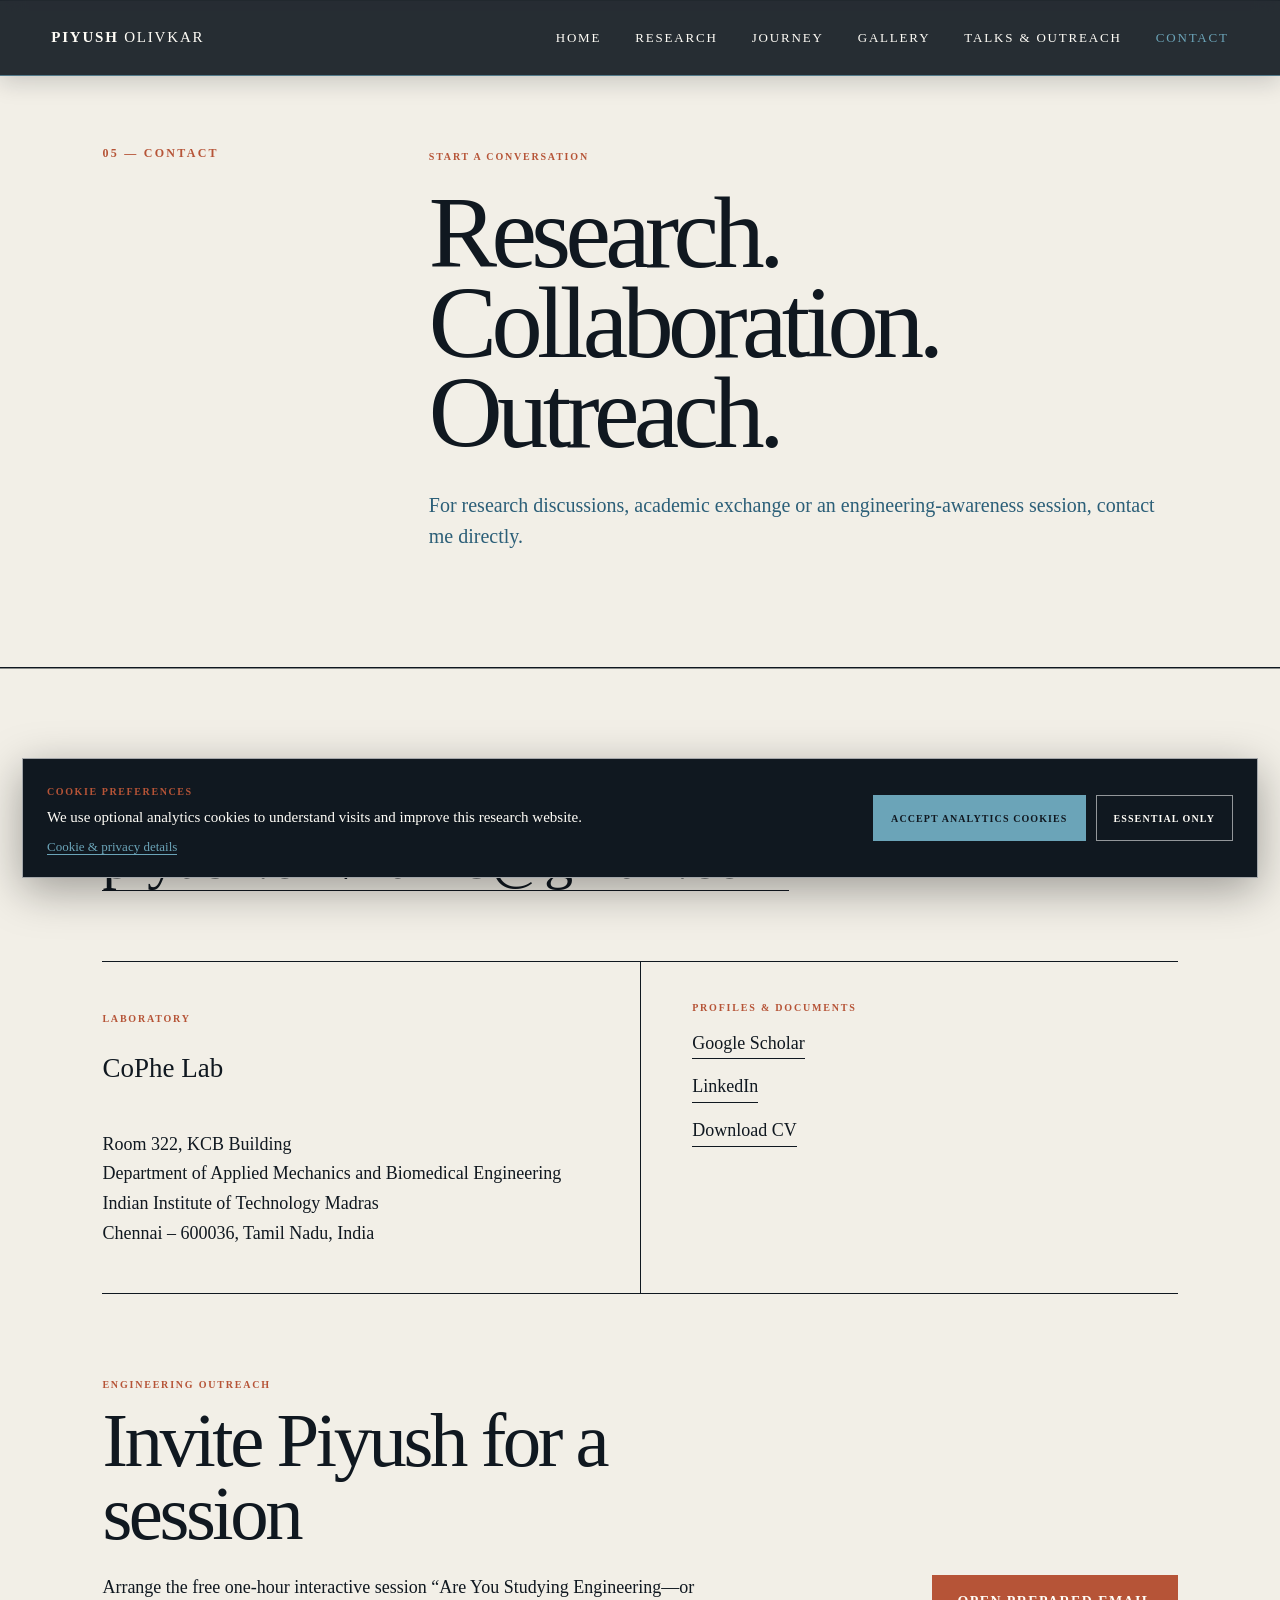
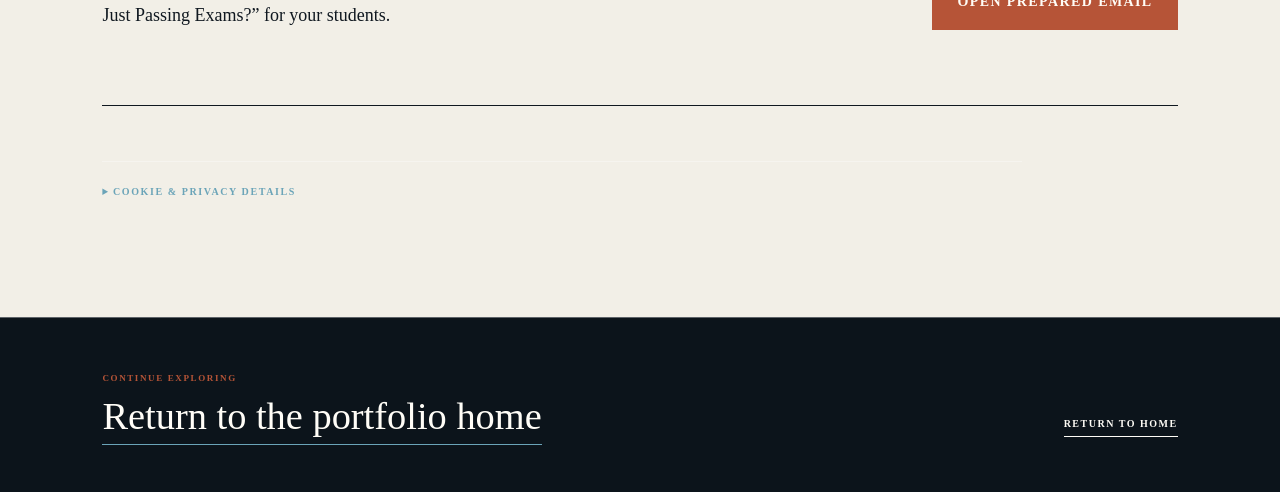
==== contact.html @ ce4c6b63 "Restructure portfolio into focused pages" ====
<!doctype html>
<html lang="en">
<head>
  <meta charset="utf-8">
  <meta name="viewport" content="width=device-width,initial-scale=1">
  <meta name="description" content="Contact Piyush Olivkar for research discussion, academic collaboration or engineering-awareness outreach sessions.">
  <meta name="robots" content="index,follow,max-image-preview:large">
  <meta name="author" content="Piyush Ramkrishna Olivkar">
  <link rel="canonical" href="https://piyusholivkar28-lgtm.github.io/contact.html">
  <meta property="og:type" content="website">
  <meta property="og:title" content="Contact | Piyush Olivkar">
  <meta property="og:description" content="Contact Piyush Olivkar for research discussion, academic collaboration or engineering-awareness outreach sessions.">
  <meta property="og:url" content="https://piyusholivkar28-lgtm.github.io/contact.html">
  <meta property="og:image" content="https://piyusholivkar28-lgtm.github.io/assets/piyush-olivkar.jpg">
  <meta name="twitter:card" content="summary_large_image">
  <title>Contact | Piyush Olivkar</title>
  <link rel="stylesheet" href="/style.css?v=20261107-pages">
  <link rel="stylesheet" href="/multipage.css?v=20261107-pages">
</head>
<body class="multiPage page-contact" data-page="contact">
  <header class="topbar"><a class="wordmark" href="/"><strong>PIYUSH</strong> OLIVKAR</a><button class="menuButton" aria-expanded="false">MENU <span>+</span></button><nav class="nav"><a href="/">Home</a><a href="/research.html">Research</a><a href="/journey.html">Journey</a><a href="/gallery.html">Gallery</a><a href="/outreach.html">Talks & Outreach</a><a href="/contact.html" aria-current="page">Contact</a></nav></header>
  <main>
    <section class="pageIntro light"><p class="sectionCode">05 — CONTACT</p><div><span>START A CONVERSATION</span><h1>Research.<br>Collaboration.<br>Outreach.</h1><p>For research discussions, academic exchange or an engineering-awareness session, contact me directly.</p></div></section>
<section class="contactPage" id="contact">
  <div class="contactLead"><p>EMAIL</p><a href="mailto:piyush.olivkar28@gmail.com">piyush.olivkar28@gmail.com</a></div>
  <div class="contactColumns">
    <address><span>LABORATORY</span><strong><a href="https://www.dannyraj.com/" target="_blank" rel="noopener noreferrer">CoPhe Lab</a></strong><br>Room 322, KCB Building<br>Department of Applied Mechanics and Biomedical Engineering<br>Indian Institute of Technology Madras<br>Chennai – 600036, Tamil Nadu, India</address>
    <div class="contactActions"><span>PROFILES &amp; DOCUMENTS</span><a href="https://scholar.google.com/citations?user=MVU_aZQAAAAJ&amp;hl=en" target="_blank" rel="noopener noreferrer">Google Scholar</a><a href="https://www.linkedin.com/in/piyush-olivkar-ba3a87138" target="_blank" rel="noopener noreferrer">LinkedIn</a><a href="/assets/Piyush_Olivkar_CV.pdf" target="_blank" rel="noopener">Download CV</a></div>
  </div>
  <div class="contactInvite"><div><p>ENGINEERING OUTREACH</p><h2>Invite Piyush for a session</h2><span>Arrange the free one-hour interactive session “Are You Studying Engineering—or Just Passing Exams?” for your students.</span></div><a class="initiativeInvite" href="mailto:piyush.olivkar28@gmail.com?subject=Interested%20in%20an%20Engineering%20Awareness%20Session&amp;body=Dear%20Mr.%20Olivkar%2C%0D%0A%0D%0AWe%20are%20interested%20in%20arranging%20the%20interactive%20session%20%22Are%20You%20Studying%20Engineering%E2%80%94or%20Just%20Passing%20Exams%3F%22%20for%20students%20at%20our%20institution.%20We%20would%20like%20to%20discuss%20the%20audience%2C%20preferred%20format%20and%20a%20suitable%20date.%0D%0A%0D%0AInstitution%3A%0D%0AContact%20person%3A%0D%0APhone%20number%3A%0D%0APreferred%20mode%20%28online%2Foffline%29%3A%0D%0APreferred%20date%3A%0D%0A%0D%0ARegards%2C">Open prepared email</a></div>
  <details class="privacyNotice contactPrivacy" id="privacy"><summary>Cookie &amp; privacy details</summary><p>This website uses essential browser storage for your cookie preference. If you accept, Google Analytics cookies measure visits, approximate location, device type, referral source and interactions such as CV downloads, session invitations and video-opening attempts. Analytics is optional and is not used to identify visitors by name.</p><button class="privacyReset" type="button">Change cookie preference</button></details>
</section>
  </main>
  <footer class="pageEnd"><div><p>CONTINUE EXPLORING</p><a href="/">Return to the portfolio home</a></div><a class="pageEndHome" href="/">Return to home</a></footer>
  <aside class="analyticsConsent" role="dialog" aria-label="Cookie preferences" hidden><div><strong>COOKIE PREFERENCES</strong><p>We use optional analytics cookies to understand visits and improve this research website.</p><a href="/contact.html#privacy">Cookie &amp; privacy details</a></div><div class="analyticsConsentActions"><button type="button" data-consent="granted">Accept analytics cookies</button><button type="button" data-consent="denied">Essential only</button></div></aside>
  <script src="/script.js?v=20261107-pages"></script>
</body>
</html>
---- style.css ----
:root{--ink:#101820;--paper:#f2efe7;--white:#fffdf7;--blue:#2c5f78;--cyan:#6ba4b8;--rust:#b65437;--line:rgba(16,24,32,.18)}*{box-sizing:border-box}html{scroll-behavior:smooth}body{margin:0;background:var(--paper);color:var(--ink);font-family:"Times New Roman",Times,serif}a{color:inherit;text-decoration:none}button{font:inherit}.topbar{height:76px;display:flex;align-items:center;justify-content:space-between;padding:0 4vw;border-bottom:1px solid rgba(107,164,184,.65);position:fixed;top:0;left:0;z-index:20;width:100%;color:var(--white);background:rgba(16,24,32,.9);backdrop-filter:blur(12px);box-shadow:0 6px 22px rgba(16,24,32,.18)}.wordmark{font-size:15px;letter-spacing:.12em}.menuButton{display:none}.nav{display:flex;gap:34px;font-size:13px;text-transform:uppercase;letter-spacing:.14em}.nav a{transition:opacity .2s}.nav a:hover{opacity:.55}
.hero{height:100svh;min-height:720px;position:relative;overflow:hidden;background:var(--ink);color:var(--white)}.heroPortrait{position:absolute;inset:0 0 0 42%;overflow:hidden}.heroPortrait img{width:100%;height:112%;object-fit:cover;object-position:center 22%;filter:grayscale(100%) contrast(1.08)}.portraitWash{position:absolute;inset:0;background:linear-gradient(90deg,var(--ink) 0%,rgba(16,24,32,.68) 14%,transparent 48%),linear-gradient(0deg,rgba(16,24,32,.65),transparent 35%)}.orbit{position:absolute;border:1px solid rgba(255,253,247,.34);border-radius:50%;animation:orbit 18s linear infinite}.orbitOne{width:420px;height:420px;right:-90px;top:14%}.orbitTwo{width:610px;height:180px;right:-70px;top:48%;transform:rotate(-18deg);animation-direction:reverse;animation-duration:24s}@keyframes orbit{to{transform:rotate(360deg)}}
.heroText{position:absolute;left:4vw;top:51%;transform:translateY(-50%);z-index:3;width:min(780px,64vw)}.kicker,.sectionCode{font-size:12px;letter-spacing:.19em;text-transform:uppercase;font-family:Arial,sans-serif;font-weight:700}.hero h1{font-size:clamp(70px,10.3vw,164px);line-height:.73;letter-spacing:-.065em;margin:28px 0 36px;font-weight:400}.hero h1 span{font-size:.54em;letter-spacing:.02em;color:var(--cyan)}.lead{font-size:clamp(18px,1.55vw,25px);line-height:1.5;max-width:610px}.heroActions{display:flex;gap:26px;margin-top:38px}.heroActions a{padding:12px 0;border-bottom:1px solid currentColor;font:700 12px Arial,sans-serif;letter-spacing:.15em;text-transform:uppercase}.heroIndex{position:absolute;right:4vw;top:100px;font:12px Arial,sans-serif;letter-spacing:.18em;z-index:3}.equationRail{position:absolute;right:3vw;bottom:8%;display:flex;flex-direction:column;gap:8px;font-size:15px;z-index:3;text-align:right;opacity:.8}.equationRail span{animation:pulse 4s ease-in-out infinite}.equationRail span:nth-child(2){animation-delay:1s}.equationRail span:nth-child(3){animation-delay:2s}@keyframes pulse{50%{opacity:.34;transform:translateX(-7px)}}.scrollCue{position:absolute;left:4vw;bottom:3%;font:10px Arial,sans-serif;letter-spacing:.22em;writing-mode:vertical-rl}
.manifesto{padding:150px 8vw 140px}.sectionCode{color:var(--rust);margin:0 0 54px}.manifesto h2{font-size:clamp(42px,6vw,92px);font-weight:400;line-height:1.03;letter-spacing:-.045em;max-width:1260px;margin:0}.manifesto h2 em{color:var(--blue);font-weight:400}.manifestoGrid{margin:88px 0 0 40%;display:grid;grid-template-columns:1fr 1fr;gap:7vw;border-top:1px solid var(--line);padding-top:28px}.manifestoGrid p{font-size:19px;line-height:1.62;margin:0}
.visualBand{background:var(--blue);color:var(--white);padding:120px 8vw;display:grid;grid-template-columns:.72fr 1.28fr;gap:8vw;overflow:hidden}.sectionCode.light{color:var(--white);opacity:.65}.visualCopy{position:sticky;top:80px;height:max-content}.visualCopy h2{font-size:clamp(66px,7.4vw,118px);font-weight:400;line-height:.82;letter-spacing:-.055em;margin:35px 0}.visualCopy>p:last-child{max-width:390px;font-size:19px;line-height:1.6}.visualStack{position:relative;padding:50px 0}.visualFrame{margin:0 0 100px;position:relative;border:1px solid rgba(255,255,255,.62);background:var(--ink);overflow:hidden}.visualFrame.simulation{margin-left:12%;transform:rotate(1deg)}.visualFrame.microscopy{margin-right:12%;transform:rotate(-1deg)}.figureMedia{position:relative;aspect-ratio:3/2;overflow:hidden;background:#0d1822}.visualFrame img{display:block;width:100%;height:100%;object-fit:contain;filter:brightness(1.22) contrast(1.12);animation:figureDrift 9s ease-in-out infinite alternate}.visualFrame.simulation img{filter:brightness(1.38) contrast(1.18);animation-direction:alternate-reverse}.visualFrame:hover img{animation-play-state:paused;transform:scale(1.025);filter:brightness(1.45) contrast(1.18)}.scanLine{position:absolute;left:0;right:0;height:2px;top:8%;background:rgba(107,164,184,.9);box-shadow:0 0 14px rgba(107,164,184,.8);animation:scan 4.8s ease-in-out infinite}.flowPulse{position:absolute;inset:0;background:linear-gradient(105deg,transparent 35%,rgba(107,164,184,.18) 48%,rgba(255,253,247,.24) 50%,rgba(107,164,184,.18) 52%,transparent 65%);transform:translateX(-80%);animation:flowSweep 5.5s linear infinite}.visualFrame figcaption{display:flex;justify-content:space-between;padding:14px 18px;font:11px Arial,sans-serif;letter-spacing:.11em;text-transform:uppercase}.visualFrame figcaption span{color:var(--cyan)}.equationOverlay{position:absolute;left:-7%;top:47%;z-index:4;padding:22px 28px;background:var(--paper);color:var(--ink);font-size:clamp(20px,2.5vw,35px);box-shadow:18px 18px 0 var(--rust);animation:float 5s ease-in-out infinite}@keyframes figureDrift{from{transform:scale(1.005) translateX(-.5%)}to{transform:scale(1.035) translateX(.5%)}}@keyframes scan{0%,100%{top:8%;opacity:.35}50%{top:91%;opacity:1}}@keyframes flowSweep{to{transform:translateX(80%)}}@keyframes float{50%{transform:translateY(-16px)}}
.work{padding:145px 8vw}.workHeading{display:grid;grid-template-columns:.7fr 1.3fr;align-items:start;margin-bottom:80px}.workHeading h2{font-size:clamp(52px,6.5vw,98px);font-weight:400;line-height:.98;letter-spacing:-.045em;margin:0}.project{display:grid;grid-template-columns:100px 1.35fr .65fr;gap:35px;border-top:1px solid var(--ink);padding:38px 0;transition:padding .3s,background .3s}.project:last-child{border-bottom:1px solid var(--ink)}.project:hover{padding-left:22px;padding-right:22px;background:var(--white)}.projectNumber{font-size:15px;color:var(--rust)}.projectBody p{font:700 10px Arial,sans-serif;letter-spacing:.17em;color:var(--blue);margin:0 0 13px}.projectBody h3{font-size:clamp(28px,3vw,48px);font-weight:400;margin:0 0 15px;line-height:1.05}.projectBody span{display:block;max-width:710px;font-size:17px;line-height:1.55}.projectEquation{font-size:17px;align-self:center;text-align:right;color:var(--blue)}
.gallery{padding:145px 8vw;background:var(--white)}.galleryHeading{display:grid;grid-template-columns:.55fr 1fr;column-gap:6vw}.galleryHeading h2{font-size:clamp(48px,6vw,88px);font-weight:400;line-height:1;letter-spacing:-.045em;margin:0}.galleryHeading>p:last-child{grid-column:2;font-size:18px;line-height:1.55;max-width:680px;margin:30px 0 70px}.milestoneFeature{display:grid;grid-template-columns:minmax(280px,.82fr) 1.18fr;gap:7vw;padding:42px 0 90px;border-top:1px solid var(--ink)}.milestoneFeature figure{margin:0}.milestoneFeature img{display:block;width:100%;height:min(690px,70vw);object-fit:cover;object-position:center 32%;filter:saturate(.86) contrast(1.04)}.milestoneFeature figcaption{font-size:13px;line-height:1.45;margin-top:12px;color:rgba(16,24,32,.72)}.milestoneCopy{align-self:center;max-width:690px}.milestoneType{font:700 11px Arial,sans-serif;letter-spacing:.16em;color:var(--rust);margin:0 0 26px}.milestoneCopy h3{font-size:clamp(52px,7vw,104px);font-weight:400;line-height:.88;letter-spacing:-.05em;margin:0 0 18px;color:var(--blue)}.milestoneCopy .courseTitle{font-size:clamp(24px,2.6vw,40px);line-height:1.08;margin:0 0 35px}.milestoneCopy>p:not(.milestoneType):not(.courseTitle){font-size:18px;line-height:1.6;max-width:620px}.milestoneCopy a{display:inline-block;margin-top:20px;padding:12px 0;border-bottom:1px solid var(--ink);font:700 11px Arial,sans-serif;letter-spacing:.15em;text-transform:uppercase}.socialMilestone{display:grid;grid-template-columns:.72fr 1.28fr;gap:7vw;padding:70px 0;border-top:1px solid var(--ink)}.socialMilestone h3{font-size:clamp(38px,4.8vw,72px);font-weight:400;line-height:.96;letter-spacing:-.04em;margin:0;max-width:580px}.socialMilestone blockquote{font-size:clamp(25px,3vw,42px);line-height:1.18;margin:0 0 30px;color:var(--blue)}.socialMilestone p:not(.milestoneType){font-size:18px;line-height:1.6;max-width:680px}.socialMilestone a{display:inline-block;margin-top:18px;padding:12px 0;border-bottom:1px solid var(--ink);font:700 11px Arial,sans-serif;letter-spacing:.15em;text-transform:uppercase}.galleryGrid{display:grid;grid-template-columns:repeat(3,1fr);border-top:1px solid var(--ink);border-bottom:1px solid var(--ink)}.galleryGrid article{min-height:270px;padding:28px;border-right:1px solid var(--ink);transition:background .3s,color .3s}.galleryGrid article:last-child{border-right:0}.galleryGrid article:hover{background:var(--blue);color:var(--white)}.galleryGrid span{font:11px Arial,sans-serif;color:var(--rust)}.galleryGrid h3{font-size:34px;font-weight:400;margin:68px 0 15px}.galleryGrid p{font-size:17px;line-height:1.5;max-width:290px}.spaceStatement{min-height:76vh;padding:120px 8vw;background:var(--ink);color:var(--white);position:relative;overflow:hidden}.spaceStatement h2{font-size:clamp(58px,8vw,126px);font-weight:400;line-height:.9;letter-spacing:-.055em;max-width:1100px;margin:70px 0 40px;position:relative;z-index:2}.spaceStatement>p:last-child{font-size:21px;line-height:1.5;max-width:610px;position:relative;z-index:2}.planet{position:absolute;width:720px;height:720px;border:1px solid rgba(107,164,184,.4);border-radius:50%;right:-200px;top:-70px;animation:spin 26s linear infinite}.planet:before,.planet:after{content:"";position:absolute;border:1px solid rgba(107,164,184,.2);border-radius:50%;inset:70px}.planet:after{inset:160px}.planet div{position:absolute;width:18px;height:18px;background:var(--rust);border-radius:50%;top:75px;left:120px}@keyframes spin{to{transform:rotate(360deg)}}
footer{padding:120px 8vw 55px;background:var(--rust);color:var(--white)}.footerLabel{font:700 11px Arial,sans-serif;letter-spacing:.2em}.email{display:block;font-size:clamp(32px,6vw,90px);letter-spacing:-.045em;margin:34px 0 100px;border-bottom:2px solid currentColor;width:max-content;max-width:100%}.footerMeta{display:flex;justify-content:space-between;border-top:1px solid rgba(255,255,255,.45);padding-top:25px;font-size:14px;line-height:1.6}.footerMeta div{display:flex;gap:25px;text-transform:uppercase;font:11px Arial,sans-serif;letter-spacing:.12em}
@media(max-width:1150px) and (min-width:801px){.nav{gap:19px;font-size:11px}.topbar{padding-left:3vw;padding-right:3vw}}
@media(max-width:800px){.topbar{height:66px}.menuButton{display:block;background:none;color:inherit;border:0;font:11px Arial,sans-serif;letter-spacing:.16em}.nav{display:none;position:absolute;top:66px;left:0;right:0;background:var(--ink);padding:30px 5vw;flex-direction:column}.nav.open{display:flex}.hero{min-height:760px}.heroPortrait{inset:0 0 38% 22%}.heroText{top:auto;bottom:8%;transform:none;width:91vw}.hero h1{font-size:18vw;margin:18px 0 22px}.lead{font-size:17px;max-width:92%}.heroIndex,.equationRail{display:none}.manifesto,.work{padding:95px 6vw}.manifestoGrid{margin:55px 0 0;grid-template-columns:1fr}.visualBand{grid-template-columns:1fr;padding:90px 6vw}.visualCopy{position:relative;top:0}.visualFrame.simulation,.visualFrame.microscopy{margin-left:0;margin-right:0;transform:none}.figureMedia{aspect-ratio:3/2}.equationOverlay{left:0}.workHeading{grid-template-columns:1fr;gap:25px}.project{grid-template-columns:45px 1fr}.projectEquation{display:none}.spaceStatement{padding:90px 6vw;min-height:650px}.planet{width:500px;height:500px;right:-270px}.email{font-size:8vw}.footerMeta{flex-direction:column;gap:30px}.footerMeta div{flex-wrap:wrap}}
@media(prefers-reduced-motion:reduce){*{animation:none!important;scroll-behavior:auto!important}.heroPortrait{transform:none!important}}

@media(max-width:800px){.gallery{padding:90px 6vw}.galleryHeading{grid-template-columns:1fr}.galleryHeading>p:last-child{grid-column:1}.milestoneFeature{grid-template-columns:1fr;gap:42px;padding:28px 0 72px}.milestoneFeature img{height:auto;max-height:none}.socialMilestone{grid-template-columns:1fr;gap:35px;padding:55px 0}.galleryGrid{grid-template-columns:1fr}.galleryGrid article{min-height:210px;border-right:0;border-bottom:1px solid var(--ink)}.galleryGrid article:last-child{border-bottom:0}.galleryGrid h3{margin-top:42px}}

/* Bright scientific visuals */
.brightFrame{background:var(--paper);border-color:rgba(16,24,32,.45)}
.svgMedia{background:var(--paper)}
.svgMedia svg{display:block;width:100%;height:100%}
.brightFrame figcaption{background:var(--ink);color:var(--white)}
.traceLine,.streamlines path,.miniFlow path,.bloodPaths path,.hormoneWave,.instabilityArc{animation:dashFlow 7s linear infinite}
.traceLine.delayed{animation-delay:-2.5s}
.trackedCell{animation:gentleTranslate 5s ease-in-out infinite alternate;transform-origin:center}
.secondCell{animation-direction:alternate-reverse}
.modelSwimmer,.beatTail{animation:tailPulse 3.8s ease-in-out infinite;transform-origin:center}
.vortices ellipse,.toroidVortices ellipse{animation:vortexPulse 3.2s ease-in-out infinite;transform-box:fill-box;transform-origin:center}
.vortices ellipse:nth-child(2),.toroidVortices ellipse:nth-child(even){animation-delay:-1.6s}
.samplePoints circle,.glucoseNodes circle{animation:nodePulse 2.4s ease-in-out infinite;transform-box:fill-box;transform-origin:center}
.samplePoints circle:nth-child(even),.glucoseNodes circle:nth-child(even){animation-delay:-1.2s}
.clockHand{animation:clockRotate 12s linear infinite;transform-box:fill-box;transform-origin:center}
@keyframes dashFlow{to{stroke-dashoffset:-110}}
@keyframes gentleTranslate{to{transform:translateX(12px)}}
@keyframes tailPulse{50%{transform:scaleY(.88)}}
@keyframes vortexPulse{50%{transform:scale(.82);opacity:.48}}
@keyframes nodePulse{50%{transform:scale(1.35);opacity:.55}}
@keyframes clockRotate{to{transform:rotate(360deg)}}

/* Illustrated research projects */
.project.visualProject{grid-template-columns:70px minmax(0,1fr) minmax(300px,.72fr);align-items:center;padding:46px 0}
.project.visualProject:hover{padding-left:16px;padding-right:16px}
.visualProject .projectEquation{display:block;text-align:left;margin-top:20px;font-size:15px}
.projectVisual{margin:0;border-left:1px solid var(--line);padding-left:32px}
.projectVisual svg{display:block;width:100%;height:auto;max-height:260px}
.visualProject:nth-child(even) .projectVisual svg rect{fill:#fffdf7}

/* LinkedIn photographic essay */
.socialMilestone{grid-template-columns:.72fr 1.28fr}
.socialIntro{font-size:18px;line-height:1.5;color:var(--blue)}
.linkedInPhotos{grid-column:1/-1;display:grid;grid-template-columns:1.15fr .72fr 1.15fr;grid-template-rows:280px 310px;gap:14px;margin-top:20px}
.linkedInPhotos figure{margin:0;position:relative;overflow:hidden;background:var(--ink)}
.linkedInPhotos figure:nth-child(2){grid-row:span 2}
.linkedInPhotos figure:nth-child(5){grid-column:2/4}
.linkedInPhotos img{display:block;width:100%;height:100%;object-fit:cover;transition:transform .8s ease,filter .5s;filter:saturate(.88) contrast(1.04)}
.linkedInPhotos figure:hover img{transform:scale(1.035);filter:saturate(1) contrast(1.05)}
.linkedInPhotos figcaption{position:absolute;left:0;right:0;bottom:0;padding:28px 14px 12px;color:var(--white);background:linear-gradient(transparent,rgba(16,24,32,.86));font-size:13px}

/* Research process integrated with the work */
.researchApproach{display:grid;grid-template-columns:repeat(4,1fr);border-top:1px solid var(--ink);border-bottom:1px solid var(--ink);margin-bottom:72px}
.researchApproach>div{padding:26px 26px 32px 0;border-right:1px solid var(--line);min-height:210px}
.researchApproach>div+div{padding-left:26px}
.researchApproach>div:last-child{border-right:0}
.researchApproach span,.outreachRoute span{display:block;font:11px Arial,sans-serif;letter-spacing:.15em;color:var(--rust);margin-bottom:42px}
.researchApproach strong,.outreachRoute strong{display:block;font-size:27px;font-weight:400;margin-bottom:12px}
.researchApproach p,.outreachRoute p{font-size:16px;line-height:1.5;margin:0}
.galleryGrid.twoColumn{grid-template-columns:repeat(2,1fr)}

/* Talks and national research outreach */
.talks{padding:140px 8vw;background:var(--blue);color:var(--white)}
.talksHeading{display:grid;grid-template-columns:.58fr 1.42fr;column-gap:6vw}
.talksHeading h2{font-size:clamp(56px,7vw,106px);font-weight:400;line-height:.9;letter-spacing:-.05em;margin:0}
.talksHeading>p:last-child{grid-column:2;max-width:760px;font-size:20px;line-height:1.55;margin:38px 0 80px}
.outreachRoute{display:grid;grid-template-columns:repeat(5,1fr);border-top:1px solid rgba(255,253,247,.7);border-bottom:1px solid rgba(255,253,247,.7)}
.outreachRoute>div{position:relative;min-height:290px;padding:28px 24px 32px 0;border-right:1px solid rgba(255,253,247,.3)}
.outreachRoute>div+div{padding-left:24px}
.outreachRoute>div:last-child{border-right:0}
.outreachRoute>div:not(:last-child):after{content:"";position:absolute;right:-5px;top:80px;width:9px;height:9px;background:var(--rust)}
.outreachRoute span{color:var(--white);opacity:.72}
.outreachRoute strong{font-size:25px}
.outreachRoute p{color:rgba(255,253,247,.82)}
.talkArchive{display:grid;grid-template-columns:.8fr 1.2fr;gap:7vw;padding-top:90px;margin-top:80px;border-top:1px solid rgba(255,253,247,.42)}
.talkArchive h3{font-size:clamp(40px,5vw,72px);font-weight:400;line-height:.95;margin:0}
.archiveFields{display:grid;grid-template-columns:1fr 1fr;border-top:1px solid var(--white)}
.archiveFields span{padding:20px 0;border-bottom:1px solid rgba(255,253,247,.42);font-size:18px}
.archiveFields span:nth-child(even){padding-left:22px;border-left:1px solid rgba(255,253,247,.42)}
.archiveFields span:last-child{grid-column:1/-1;padding-left:0;border-left:0}
.archiveNote{grid-column:2;margin:0;font-size:15px;line-height:1.5;color:rgba(255,253,247,.7)}
.contactEmails{margin:34px 0 92px}
.contactEmails .email{margin:0 0 22px}
.contactEmails>a:last-child{display:inline-block;font-size:clamp(22px,2.4vw,34px);border-bottom:1px solid currentColor;padding-bottom:5px}
.footerMeta address{font-style:normal;font-size:15px;line-height:1.65}

@media(max-width:900px){
  .researchApproach{grid-template-columns:1fr 1fr}
  .researchApproach>div:nth-child(2){border-right:0}
  .researchApproach>div:nth-child(-n+2){border-bottom:1px solid var(--line)}
  .talksHeading{grid-template-columns:1fr}
  .talksHeading>p:last-child{grid-column:1}
  .outreachRoute{grid-template-columns:1fr 1fr}
  .outreachRoute>div{min-height:230px;border-bottom:1px solid rgba(255,253,247,.3)}
  .outreachRoute>div:nth-child(even){border-right:0}
  .outreachRoute>div:last-child{grid-column:1/-1;border-bottom:0}
  .outreachRoute>div:after{display:none}
  .talkArchive{grid-template-columns:1fr}
  .archiveNote{grid-column:1}
  .project.visualProject{grid-template-columns:42px 1fr}
  .projectVisual{grid-column:2;border-left:0;padding:22px 0 0}
  .visualProject .projectEquation{display:block}
  .linkedInPhotos{grid-template-columns:1fr 1fr;grid-template-rows:220px 260px 220px}
  .linkedInPhotos figure:nth-child(2){grid-row:span 2}
  .linkedInPhotos figure:nth-child(5){grid-column:1/-1}
}
@media(max-width:600px){
  .researchApproach{grid-template-columns:1fr}
  .researchApproach>div,.researchApproach>div+div{padding:24px 0;border-right:0;border-bottom:1px solid var(--line);min-height:0}
  .researchApproach span,.outreachRoute span{margin-bottom:18px}
  .talks{padding:90px 6vw}
  .outreachRoute{grid-template-columns:1fr}
  .outreachRoute>div,.outreachRoute>div+div,.outreachRoute>div:last-child{grid-column:auto;min-height:0;padding:25px 0;border-right:0;border-bottom:1px solid rgba(255,253,247,.3)}
  .talkArchive{padding-top:60px;margin-top:60px}
  .archiveFields{grid-template-columns:1fr}
  .archiveFields span,.archiveFields span:nth-child(even),.archiveFields span:last-child{grid-column:1;padding:17px 0;border-left:0}
  .galleryGrid.twoColumn{grid-template-columns:1fr}
  .contactEmails .email{font-size:7.1vw}
  .visualBand{padding-top:80px;padding-bottom:80px}
  .visualStack{padding-top:25px}
  .visualFrame{margin-bottom:60px}
  .equationOverlay{position:relative;top:auto;left:auto;margin:-28px 16px 25px;padding:16px;font-size:18px;box-shadow:10px 10px 0 var(--rust)}
  .project.visualProject{grid-template-columns:32px 1fr;gap:16px;padding:34px 0}
  .projectVisual{grid-column:1/-1;padding:15px 0 0}
  .linkedInPhotos{display:grid;grid-template-columns:1fr;grid-template-rows:none}
  .linkedInPhotos figure,.linkedInPhotos figure:nth-child(2),.linkedInPhotos figure:nth-child(5){grid-column:auto;grid-row:auto;height:260px}
  .linkedInPhotos figure:nth-child(2){height:420px}
}


/* Outreach archive */
.talks{padding:145px 8vw;background:var(--ink);color:var(--white);scroll-margin-top:76px}.talksHeading{display:grid;grid-template-columns:.58fr 1.1fr;column-gap:6vw}.talksHeading h2{font-size:clamp(54px,7vw,104px);font-weight:400;line-height:.88;letter-spacing:-.05em;margin:0}.talksHeading>p:last-child{grid-column:2;font-size:20px;line-height:1.55;max-width:720px;margin:34px 0 80px}.outreachDashboard{border-top:1px solid rgba(255,255,255,.55);border-bottom:1px solid rgba(255,255,255,.55);display:grid;grid-template-columns:1.05fr 1.35fr;margin-bottom:72px}.outreachMission{padding:38px 4vw 38px 0;border-right:1px solid rgba(255,255,255,.3)}.outreachMission span,.outreachMission strong{display:block;font:700 12px Arial,sans-serif;letter-spacing:.22em}.outreachMission strong{color:var(--cyan)}.missionLine{width:100%;height:1px;background:linear-gradient(90deg,var(--rust),var(--cyan));margin:22px 0;position:relative}.missionLine:after{content:"";position:absolute;right:0;top:-5px;width:11px;height:11px;background:var(--cyan)}.outreachMission p{font-size:18px;line-height:1.5;max-width:430px;margin:24px 0 0}.outreachMetrics{display:grid;grid-template-columns:repeat(3,1fr)}.outreachMetrics div{padding:38px 2.4vw;border-right:1px solid rgba(255,255,255,.3)}.outreachMetrics div:last-child{border-right:0}.outreachMetrics strong{display:block;font-size:clamp(48px,5vw,82px);font-weight:400;color:var(--rust);line-height:1}.outreachMetrics span{display:block;margin-top:16px;font:700 10px Arial,sans-serif;letter-spacing:.14em;text-transform:uppercase;line-height:1.5}.outreachRoute{display:grid;grid-template-columns:repeat(5,1fr);border-top:1px solid rgba(255,255,255,.35);border-bottom:1px solid rgba(255,255,255,.35);margin-bottom:120px}.outreachRoute>div{padding:25px 18px 28px;border-right:1px solid rgba(255,255,255,.24);min-height:220px}.outreachRoute>div:last-child{border-right:0}.outreachRoute span{font:10px Arial,sans-serif;color:var(--rust)}.outreachRoute strong{display:block;font-size:23px;font-weight:400;margin:58px 0 12px}.outreachRoute p{font-size:15px;line-height:1.5;margin:0;color:rgba(255,255,255,.74)}.outreachArchiveHeading{display:grid;grid-template-columns:.6fr 1.2fr;column-gap:6vw;margin-bottom:80px}.outreachArchiveHeading h3{font-size:clamp(42px,5.5vw,82px);font-weight:400;line-height:.98;letter-spacing:-.04em;margin:0}.outreachArchiveHeading>p:last-child{grid-column:2;font-size:18px;line-height:1.55;max-width:650px}.outreachStory{border-top:1px solid rgba(255,255,255,.65);padding:58px 0 110px}.outreachStory:last-child{border-bottom:1px solid rgba(255,255,255,.65)}.outreachStoryHead{display:grid;grid-template-columns:.32fr 1.18fr;gap:5vw;margin-bottom:42px}.outreachStoryHead>div:first-child{display:flex;flex-direction:column;gap:15px}.outreachIndex{font-size:54px;color:var(--rust);line-height:1}.outreachStory time,.outreachPlace,.outreachLink{font:700 10px Arial,sans-serif;letter-spacing:.15em;text-transform:uppercase}.outreachPlace{color:var(--cyan);margin:0 0 14px}.outreachStory h3{font-size:clamp(36px,4.6vw,68px);font-weight:400;line-height:1;letter-spacing:-.035em;margin:0 0 22px;max-width:1000px}.outreachStoryHead>div:last-child>p:not(.outreachPlace){font-size:18px;line-height:1.55;max-width:790px}.outreachLink{display:inline-block;margin-top:16px;padding-bottom:8px;border-bottom:1px solid currentColor;color:var(--cyan)}.outreachPhotoGrid{display:grid;grid-template-columns:repeat(12,1fr);grid-auto-rows:160px;gap:8px}.outreachPhotoGrid figure{margin:0;overflow:hidden;background:#0a1117}.outreachPhotoGrid figure:nth-child(1){grid-column:span 7;grid-row:span 3}.outreachPhotoGrid figure:nth-child(2){grid-column:span 5;grid-row:span 2}.outreachPhotoGrid figure:nth-child(3){grid-column:span 5}.outreachPhotoGrid figure:nth-child(4),.outreachPhotoGrid figure:nth-child(5){grid-column:span 6;grid-row:span 2}.outreachPhotoGrid img{width:100%;height:100%;object-fit:cover;display:block;filter:saturate(.88) contrast(1.04);transition:transform .7s ease,filter .5s}.outreachPhotoGrid figure:hover img{transform:scale(1.035);filter:saturate(1) contrast(1.08)}
@media(max-width:800px){.talks{padding:95px 6vw}.talksHeading,.outreachArchiveHeading{grid-template-columns:1fr}.talksHeading>p:last-child,.outreachArchiveHeading>p:last-child{grid-column:1}.outreachDashboard{grid-template-columns:1fr}.outreachMission{border-right:0;border-bottom:1px solid rgba(255,255,255,.3);padding-right:0}.outreachMetrics strong{font-size:12vw}.outreachMetrics div{padding:28px 12px}.outreachRoute{grid-template-columns:1fr 1fr}.outreachRoute>div{min-height:175px;border-bottom:1px solid rgba(255,255,255,.24)}.outreachRoute>div:nth-child(2n){border-right:0}.outreachRoute>div:last-child{grid-column:1/-1}.outreachRoute strong{margin-top:35px}.outreachStoryHead{grid-template-columns:1fr;gap:28px}.outreachStoryHead>div:first-child{flex-direction:row;align-items:center;justify-content:space-between}.outreachIndex{font-size:42px}.outreachPhotoGrid{grid-auto-rows:110px}.outreachPhotoGrid figure:nth-child(1){grid-column:span 12;grid-row:span 2}.outreachPhotoGrid figure:nth-child(2),.outreachPhotoGrid figure:nth-child(3),.outreachPhotoGrid figure:nth-child(4),.outreachPhotoGrid figure:nth-child(5){grid-column:span 6;grid-row:span 1}.outreachStory{padding-bottom:80px}}
@media(prefers-reduced-motion:reduce){.outreachPhotoGrid img{transition:none}.outreachPhotoGrid figure:hover img{transform:none}}


/* Compact IIT Kharagpur collage and poster-based talks */
.linkedInPhotos.compactCollage{grid-column:1/-1;display:grid;grid-template-columns:1.55fr 1fr;grid-template-rows:250px 250px;gap:4px;margin-top:20px}
.linkedInPhotos.compactCollage figure,.linkedInPhotos.compactCollage figure:nth-child(2),.linkedInPhotos.compactCollage figure:nth-child(3){grid-column:2;grid-row:auto;height:auto}
.linkedInPhotos.compactCollage figure:first-child{grid-column:1;grid-row:1/3}
.posterFeature{display:grid;grid-template-columns:1.12fr .68fr;gap:7vw;align-items:start}.posterFeature.reverse{grid-template-columns:.95fr .7fr}.posterCopy{padding-top:8px}.posterMeta{display:flex;align-items:flex-end;justify-content:space-between;border-bottom:1px solid rgba(255,255,255,.32);padding-bottom:18px;margin-bottom:28px}.posterMeta time{font:700 10px Arial,sans-serif;letter-spacing:.15em}.posterCopy h3{font-size:clamp(42px,5.2vw,78px);font-weight:400;line-height:.95;letter-spacing:-.04em;margin:0 0 24px}.posterCopy>p:not(.outreachPlace):not(.talkSubtitle){font-size:18px;line-height:1.6;max-width:760px}.talkSubtitle{font-size:clamp(22px,2.4vw,34px);line-height:1.2;color:var(--cyan);max-width:720px;margin:-4px 0 26px}.talkPoster{margin:0;border:1px solid rgba(255,255,255,.5);background:#fff}.talkPoster img{display:block;width:100%;height:auto}.talkPoster figcaption{padding:13px 15px;color:var(--ink);background:var(--paper);font:700 10px Arial,sans-serif;letter-spacing:.12em;text-transform:uppercase}.posterStory{padding-top:66px}
@media(max-width:800px){.linkedInPhotos.compactCollage{grid-template-columns:1fr 1fr;grid-template-rows:260px 190px;gap:3px}.linkedInPhotos.compactCollage figure:first-child{grid-column:1/-1;grid-row:1}.linkedInPhotos.compactCollage figure:nth-child(2){grid-column:1;grid-row:2}.linkedInPhotos.compactCollage figure:nth-child(3){grid-column:2;grid-row:2}.posterFeature,.posterFeature.reverse{grid-template-columns:1fr;gap:34px}.talkPoster{width:min(100%,520px)}.posterCopy h3{font-size:12vw}}


/* Academic journey */
.journey{padding:145px 8vw;background:var(--ink);color:var(--white);scroll-margin-top:76px;overflow:hidden}
.journeyHeading{display:grid;grid-template-columns:.58fr 1.1fr;column-gap:6vw;margin-bottom:105px}
.journeyHeading h2{font-size:clamp(54px,7vw,104px);font-weight:400;line-height:.9;letter-spacing:-.05em;margin:0}
.journeyHeading>p:last-child{grid-column:2;font-size:20px;line-height:1.55;max-width:700px;margin:34px 0 0;color:rgba(255,253,247,.78)}
.journeyRoute{position:relative;max-width:1320px;margin:0 auto}
.routeLine{position:absolute;left:50%;top:0;bottom:0;width:1px;background:rgba(107,164,184,.52);transform:translateX(-50%)}
.routeLine span{position:absolute;left:50%;top:0;width:9px;height:22%;background:var(--rust);transform:translateX(-50%);animation:journeyPulse 5.5s ease-in-out infinite}
@keyframes journeyPulse{0%{top:0}50%{top:78%}100%{top:0}}
.journeyStop{position:relative;display:grid;grid-template-columns:1fr 92px 1fr;min-height:340px;align-items:start}
.journeyYear{font:700 11px Arial,sans-serif;letter-spacing:.18em;color:var(--cyan);padding-top:10px}
.journeyMarker{grid-column:2;width:58px;height:58px;margin:0 auto;border:1px solid var(--cyan);background:var(--ink);display:grid;place-items:center;font-size:16px;color:var(--white);position:relative;z-index:2}
.journeyCopy{grid-column:3;padding:0 0 72px 5vw;max-width:590px}
.journeyStop:nth-of-type(even) .journeyYear{grid-column:3;text-align:right}
.journeyStop:nth-of-type(even) .journeyMarker{grid-column:2;grid-row:1}
.journeyStop:nth-of-type(even) .journeyCopy{grid-column:1;grid-row:1;text-align:right;padding:0 5vw 72px 0;margin-left:auto}
.journeyCopy>p{font:700 10px Arial,sans-serif;letter-spacing:.17em;color:var(--rust);margin:5px 0 16px}
.journeyCopy h3{font-size:clamp(39px,5vw,72px);font-weight:400;line-height:.95;letter-spacing:-.035em;margin:0 0 17px}
.journeyCopy strong{display:block;font-size:18px;font-weight:400;color:var(--cyan);margin-bottom:20px}
.journeyCopy>span{display:block;font-size:17px;line-height:1.62;color:rgba(255,253,247,.82)}
.journeyCopy a{display:inline-block;margin-top:24px;padding-bottom:7px;border-bottom:1px solid var(--cyan);font:700 10px Arial,sans-serif;letter-spacing:.15em;text-transform:uppercase;color:var(--cyan)}
footer address strong a{border-bottom:1px solid currentColor;padding-bottom:3px}
@media(max-width:800px){
  .journey{padding:95px 6vw}
  .journeyHeading{grid-template-columns:1fr;margin-bottom:70px}
  .journeyHeading>p:last-child{grid-column:1}
  .routeLine{left:28px}
  .journeyStop{grid-template-columns:57px 1fr;min-height:0;padding-bottom:70px}
  .journeyYear,.journeyStop:nth-of-type(even) .journeyYear{grid-column:2;text-align:left;padding:0 0 14px 22px}
  .journeyMarker,.journeyStop:nth-of-type(even) .journeyMarker{grid-column:1;grid-row:1/3;width:48px;height:48px}
  .journeyCopy,.journeyStop:nth-of-type(even) .journeyCopy{grid-column:2;grid-row:2;text-align:left;padding:0 0 0 22px;margin:0}
  .journeyCopy h3{font-size:12vw}
}

.recognitionMilestones{margin:90px 0 110px;border-top:1px solid var(--ink)}
.recognitionStory{display:grid;grid-template-columns:.74fr 1.26fr;gap:6vw;padding:70px 0;border-bottom:1px solid var(--ink);align-items:start}
.recognitionCopy h3{font-size:clamp(42px,5.5vw,82px);font-weight:400;line-height:.94;letter-spacing:-.04em;margin:18px 0 24px}
.recognitionCopy>p:not(.milestoneType):not(.courseTitle){font-size:18px;line-height:1.6;max-width:700px}
.recognitionCopy .courseTitle{font-size:clamp(21px,2.2vw,32px);line-height:1.22;color:var(--blue);margin:0 0 25px}
.recognitionCopy a{display:inline-block;margin-top:18px;padding-bottom:7px;border-bottom:1px solid var(--blue);font:700 10px Arial,sans-serif;letter-spacing:.15em;text-transform:uppercase;color:var(--blue)}
.publicationDiptych{display:grid;grid-template-columns:1fr 1fr;gap:8px}
.publicationDiptych figure,.pressClipping{margin:0;overflow:hidden;background:var(--paper);border:1px solid var(--ink)}
.publicationDiptych img{display:block;width:100%;height:420px;object-fit:cover}
.publicationDiptych figure:first-child img{object-position:center}
.publicationDiptych figure:last-child img{object-position:top center}
.publicationDiptych figcaption{padding:12px 14px;font:700 9px Arial,sans-serif;letter-spacing:.11em;text-transform:uppercase;line-height:1.45}
.pressRecognition{grid-template-columns:1.18fr .82fr}
.pressClipping{height:430px}
.pressClipping img{display:block;width:100%;height:100%;object-fit:cover;object-position:center 45%}
@media(max-width:800px){.recognitionMilestones{margin:65px 0 80px}.recognitionStory,.pressRecognition{grid-template-columns:1fr;padding:50px 0;gap:34px}.publicationDiptych img{height:240px}.pressClipping{height:280px}.pressRecognition .recognitionCopy{grid-row:1}.pressRecognition .pressClipping{grid-row:2}}

/* Preserve complete milestone images and expose originals */
.publicationDiptych figure a{display:block;background:var(--paper)}
.publicationDiptych img{height:auto!important;aspect-ratio:auto!important;object-fit:contain!important;object-position:center!important}
.pressClipping{height:auto!important;aspect-ratio:698/375;position:relative;overflow:hidden;background:var(--ink)}
.pressClipping a{display:block;position:absolute;inset:0;overflow:hidden}
.pressClipping img{width:100%!important;height:auto!important;max-width:none;transform:translateY(-38.1%);object-fit:initial!important}
.pressClipping figcaption{position:absolute;left:0;right:0;bottom:0;z-index:2;padding:10px 13px;background:rgba(16,24,32,.86);color:var(--white);font:700 9px Arial,sans-serif;letter-spacing:.11em;text-transform:uppercase}
.publicationDiptych a:focus-visible,.pressClipping a:focus-visible{outline:3px solid var(--rust);outline-offset:-3px}
.publicationDiptych figure{transition:transform .25s ease}
.publicationDiptych figure:hover{transform:translateY(-3px)}
@media(max-width:800px){.publicationDiptych img{height:auto!important}.pressClipping{height:auto!important;aspect-ratio:698/375}}


/* Proportion-preserving documentary and event photography */
.milestoneFeature img,
.publicationDiptych img,
.talkPoster img{
  width:100%;
  height:auto!important;
  aspect-ratio:auto!important;
  object-fit:contain!important;
  object-position:center!important
}
.linkedInPhotos figure,
.compactCollage figure,
.outreachPhotoGrid figure{
  display:flex;
  align-items:center;
  justify-content:center;
  overflow:hidden;
  background:#0a1117
}
.linkedInPhotos img,
.compactCollage img,
.outreachPhotoGrid img{
  width:100%;
  height:100%;
  object-fit:contain!important;
  object-position:center!important;
  transform:none!important
}
.linkedInPhotos figure:hover img,
.compactCollage figure:hover img,
.outreachPhotoGrid figure:hover img{transform:none!important}
.pressClipping{
  height:auto!important;
  aspect-ratio:auto!important;
  position:relative;
  overflow:hidden;
  background:var(--paper)
}
.pressClipping a{display:block;position:static!important;overflow:visible}
.pressClipping img{
  display:block;
  width:100%!important;
  height:auto!important;
  max-width:100%;
  transform:none!important;
  object-fit:contain!important;
  object-position:center!important
}
.pressClipping figcaption{
  position:static!important;
  padding:10px 13px;
  background:var(--ink);
  color:var(--white);
  font:700 9px Arial,sans-serif;
  letter-spacing:.11em;
  text-transform:uppercase
}
@media(max-width:800px){
  .pressClipping{height:auto!important;aspect-ratio:auto!important}
}


/* Engineering awareness initiative */
.outreachManifesto{padding:115px 8vw;background:var(--white);display:grid;grid-template-columns:.78fr 1.22fr;gap:8vw;border-top:1px solid var(--ink);border-bottom:1px solid var(--ink)}
.outreachManifesto h2{font-size:clamp(52px,6.5vw,98px);font-weight:400;line-height:.93;letter-spacing:-.05em;margin:0;max-width:680px}
.outreachManifestoCopy{align-self:end;border-top:1px solid var(--ink);padding-top:28px}
.outreachManifestoCopy>p:first-child{font-size:clamp(23px,2.5vw,38px);line-height:1.22;color:var(--blue);margin:0 0 28px}
.outreachAudience{font-size:18px;line-height:1.6;max-width:760px}
.outreachManifestoActions{display:flex;flex-wrap:wrap;gap:30px;margin-top:35px}
.outreachManifestoActions a,.initiativeInvite{display:inline-block;padding:11px 0;border-bottom:1px solid currentColor;font:700 10px Arial,sans-serif;letter-spacing:.15em;text-transform:uppercase}
.outreachManifestoActions a:last-child{color:var(--rust)}
.initiativeFeature{margin:0 0 105px;padding:70px 0 0;border-top:1px solid rgba(255,255,255,.7);display:grid;grid-template-columns:1.08fr .92fr;gap:58px 7vw}
.initiativeLabel{font:700 10px Arial,sans-serif;letter-spacing:.18em;color:var(--rust);margin:0 0 24px}
.initiativeIntro h3{font-size:clamp(48px,6.4vw,96px);font-weight:400;line-height:.91;letter-spacing:-.05em;margin:0 0 22px;max-width:930px}
.initiativeSubtitle{font-size:clamp(24px,2.7vw,40px);line-height:1.15;color:var(--cyan);margin:0 0 34px}
.initiativeIntro>p:not(.initiativeLabel):not(.initiativeSubtitle){font-size:19px;line-height:1.62;max-width:760px}
.initiativeInvite{margin-top:23px;color:var(--cyan)}
.initiativeQuestions{padding-top:5px}
.initiativeQuestions ul{list-style:none;margin:0;padding:0;border-top:1px solid rgba(255,255,255,.34)}
.initiativeQuestions li{position:relative;padding:16px 0 16px 24px;border-bottom:1px solid rgba(255,255,255,.24);font-size:17px;line-height:1.45}
.initiativeQuestions li:before{content:"▪";position:absolute;left:0;color:var(--rust)}
.initiativeJourney{grid-column:1/-1;display:grid;grid-template-columns:repeat(4,1fr);border-top:1px solid var(--cyan);padding-top:24px;position:relative}
.initiativeJourney span,.initiativeJourney strong{position:relative;padding-right:20px;font-size:18px;font-weight:400}
.initiativeJourney span:before,.initiativeJourney strong:before{content:"";position:absolute;width:9px;height:9px;background:var(--rust);top:-29px;left:0}
.initiativeJourney strong{color:var(--cyan)}
.initiativeFormat{grid-column:1/-1;display:grid;grid-template-columns:repeat(5,1fr);margin:0;border-top:1px solid rgba(255,255,255,.42);border-bottom:1px solid rgba(255,255,255,.42)}
.initiativeFormat div{padding:22px 20px 25px 0;border-right:1px solid rgba(255,255,255,.24)}
.initiativeFormat div+div{padding-left:20px}
.initiativeFormat div:last-child{border-right:0}
.initiativeFormat dt{font:700 9px Arial,sans-serif;letter-spacing:.15em;text-transform:uppercase;color:var(--rust);margin-bottom:10px}
.initiativeFormat dd{font-size:16px;line-height:1.4;margin:0}
@media(max-width:800px){.outreachManifesto{padding:85px 6vw;grid-template-columns:1fr;gap:45px}.outreachManifesto h2{font-size:14vw}.outreachManifestoCopy>p:first-child{font-size:25px}.initiativeFeature{grid-template-columns:1fr;padding-top:52px;gap:45px}.initiativeIntro h3{font-size:13vw}.initiativeJourney{grid-template-columns:1fr;padding-left:22px;border-top:0;border-left:1px solid var(--cyan);gap:32px}.initiativeJourney span,.initiativeJourney strong{padding:0}.initiativeJourney span:before,.initiativeJourney strong:before{top:6px;left:-27px}.initiativeFormat{grid-template-columns:1fr 1fr}.initiativeFormat div{border-bottom:1px solid rgba(255,255,255,.24)}.initiativeFormat div:nth-child(2n){border-right:0}.initiativeFormat div:last-child{grid-column:1/-1}.outreachManifestoActions{gap:20px}}


/* Outreach invitation refinement */
.outreachManifestoActions a:last-child{padding:13px 18px;background:var(--rust);border:1px solid var(--rust);color:var(--white)}
.initiativeInvite{margin-top:30px;padding:18px 24px!important;background:var(--rust);border:1px solid var(--rust)!important;color:var(--white)!important;font-size:14px!important;line-height:1.2;letter-spacing:.1em!important;font-weight:700!important}
.initiativeInvite:hover,.initiativeInvite:focus-visible{background:var(--white);color:var(--ink)!important;border-color:var(--white)!important}
@media(max-width:800px){.initiativeInvite{display:block;width:100%;padding:18px 16px!important;text-align:center;font-size:13px!important}}


/* Chapter rhythm and mobile-first refinement */
main>section,footer{scroll-margin-top:64px}
main>section:not(.hero),footer{border-top:1px solid rgba(16,24,32,.46)}
.talks,.talksArchive,.journey,.spaceStatement{border-top-color:rgba(255,255,255,.42)!important}
.outreachChapterLabel{grid-column:1/-1;margin:0 0 -18px;font:700 10px Arial,sans-serif;letter-spacing:.2em;color:var(--rust)}
.outreachChapterHeading{padding:70px 0 26px;border-top:1px solid rgba(255,255,255,.58);display:grid;grid-template-columns:.42fr 1fr;gap:5vw}
.outreachChapterHeading p{margin:7px 0 0;font:700 10px Arial,sans-serif;letter-spacing:.18em;color:var(--rust)}
.outreachChapterHeading h3{margin:0;font-size:clamp(34px,4vw,60px);font-weight:400;line-height:1;letter-spacing:-.035em;max-width:800px}
.outreachArchiveHeading.archiveChapter{padding-top:80px;margin-top:40px;border-top:1px solid rgba(255,255,255,.58)}
@media(max-width:1024px){
 body{overflow-x:hidden;font-size:17px}
 .topbar{height:64px;padding:0 18px}
 .wordmark{font-size:12px;white-space:nowrap}
 .menuButton{display:block;min-width:76px;min-height:44px;background:none;color:inherit;border:1px solid rgba(255,255,255,.35);padding:0 12px;font:700 10px Arial,sans-serif;letter-spacing:.14em}
 .topbar .nav{display:none;position:fixed;top:64px;left:0;right:0;max-height:calc(100svh - 64px);overflow-y:auto;background:rgba(16,24,32,.98);padding:24px 20px 32px;flex-direction:column;gap:0;border-top:1px solid rgba(255,255,255,.25)}
 .topbar .nav.open{display:flex}
 .topbar .nav a{display:flex;align-items:center;min-height:48px;border-bottom:1px solid rgba(255,255,255,.18);font-size:12px}
 .hero{min-height:740px;height:100svh}
 .heroPortrait{inset:0 0 42% 18%}
 .heroPortrait img{height:108%;object-position:center 20%}
 .heroText{left:5vw;right:5vw;top:auto;bottom:6%;transform:none;width:auto}
 .hero h1{font-size:clamp(56px,16.5vw,104px);line-height:.78;margin:18px 0 22px;overflow-wrap:anywhere}
 .hero h1 span{font-size:.48em}
 .lead{font-size:17px;line-height:1.48;max-width:94%}
 .heroActions{gap:18px;flex-wrap:wrap;margin-top:26px}
 .heroActions a{display:flex;align-items:center;min-height:44px;font-size:10px}
 .heroIndex,.equationRail{display:none}
 .manifesto,.work,.gallery,.journey,.visualBand,.outreachManifesto,.talks,.talksArchive,.spaceStatement,footer{padding-left:6vw;padding-right:6vw}
 .manifesto,.work,.gallery,.journey,.outreachManifesto,.talks,.talksArchive{padding-top:88px;padding-bottom:88px}
 .sectionCode{margin-bottom:32px}
 .manifesto h2,.workHeading h2,.galleryHeading h2,.journeyHeading h2,.talksHeading h2{font-size:clamp(46px,11vw,78px);line-height:.96}
 .manifestoGrid{margin:48px 0 0;grid-template-columns:1fr;gap:28px}
 .workHeading,.galleryHeading,.journeyHeading,.talksHeading{grid-template-columns:1fr;gap:18px}
 .galleryHeading>p:last-child,.journeyHeading>p:last-child,.talksHeading>p:last-child{grid-column:1;margin:12px 0 48px}
 .visualBand{grid-template-columns:1fr;gap:34px;padding-top:82px;padding-bottom:82px}
 .visualCopy{position:relative;top:auto}
 .visualCopy h2{font-size:clamp(56px,14vw,86px)}
 .visualFrame.simulation,.visualFrame.microscopy{margin-left:0;margin-right:0;transform:none}
 .milestoneFeature,.socialMilestone,.recognitionStory,.pressRecognition,.posterFeature{grid-template-columns:1fr;gap:38px}
 .outreachManifesto{grid-template-columns:1fr;gap:42px}
 .outreachManifestoCopy{align-self:auto}
 .initiativeFeature{grid-template-columns:1fr;gap:44px;padding-top:52px}
 .initiativeIntro h3{font-size:clamp(48px,12.5vw,76px);overflow-wrap:anywhere}
 .initiativeFormat{grid-template-columns:1fr 1fr}
 .initiativeFormat div{min-height:104px}
 .outreachChapterHeading{grid-template-columns:1fr;gap:15px;padding-top:62px}
 .outreachChapterHeading h3{font-size:clamp(34px,8vw,52px)}
 .outreachDashboard{display:block}
 .outreachMission{border-right:0;border-bottom:1px solid rgba(255,255,255,.3);padding:32px 0}
 .outreachMetrics{grid-template-columns:repeat(3,1fr);margin-bottom:80px}
 .outreachMetrics div{padding:28px 14px}
 .outreachMetrics strong{font-size:clamp(42px,9vw,64px)}
 .outreachRoute{grid-template-columns:1fr 1fr}
 .outreachRoute>div{min-height:170px}
 .outreachStoryHead{grid-template-columns:1fr;gap:24px}
 .outreachStoryHead>div:first-child{flex-direction:row;align-items:center;justify-content:space-between}
 .footerMeta{flex-direction:column;gap:30px}
}
@media(max-width:600px){
 .hero{min-height:700px}
 .heroPortrait{inset:0 0 45% 12%}
 .heroText{bottom:5%}
 .hero h1{font-size:17vw}
 .heroActions{display:grid;grid-template-columns:1fr 1fr;gap:12px}
 .heroActions a{justify-content:center;text-align:center;border:1px solid rgba(255,255,255,.55);padding:11px 8px}
 .manifesto,.work,.gallery,.journey,.outreachManifesto,.talks,.talksArchive{padding-top:76px;padding-bottom:76px}
 .manifesto h2,.workHeading h2,.galleryHeading h2,.journeyHeading h2,.talksHeading h2{font-size:13vw}
 .project{grid-template-columns:32px 1fr;gap:14px;padding:30px 0}
 .projectEquation{display:none}
 .galleryGrid,.publicationDiptych,.initiativeFormat,.outreachMetrics,.outreachRoute{grid-template-columns:1fr}
 .galleryGrid article{min-height:180px;border-right:0;border-bottom:1px solid var(--ink)}
 .initiativeFormat div,.initiativeFormat div+div{min-height:0;padding:18px 0;border-right:0;border-bottom:1px solid rgba(255,255,255,.24)}
 .initiativeFormat div:last-child{grid-column:1}
 .initiativeInvite{display:block;width:100%;min-height:52px;text-align:center}
 .outreachMetrics div{border-right:0;border-bottom:1px solid rgba(255,255,255,.24)}
 .outreachMetrics div:last-child{border-bottom:0}
 .outreachRoute>div,.outreachRoute>div+div,.outreachRoute>div:last-child{grid-column:1;min-height:0;padding:24px 0;border-right:0;border-bottom:1px solid rgba(255,255,255,.24)}
 .outreachStory{padding:48px 0 72px}
 .outreachStory h3,.posterCopy h3{font-size:11.5vw}
 .outreachPhotoGrid{display:grid;grid-template-columns:1fr;grid-auto-rows:auto;gap:8px}
 .outreachPhotoGrid figure,.outreachPhotoGrid figure:nth-child(1),.outreachPhotoGrid figure:nth-child(2),.outreachPhotoGrid figure:nth-child(3),.outreachPhotoGrid figure:nth-child(4),.outreachPhotoGrid figure:nth-child(5){grid-column:1;grid-row:auto;height:auto;min-height:0}
 .outreachPhotoGrid img{width:100%;height:auto!important;object-fit:contain!important}
 .linkedInPhotos,.linkedInPhotos.compactCollage{display:grid;grid-template-columns:1fr;grid-template-rows:none;gap:8px}
 .linkedInPhotos figure,.linkedInPhotos.compactCollage figure,.linkedInPhotos.compactCollage figure:first-child,.linkedInPhotos.compactCollage figure:nth-child(2),.linkedInPhotos.compactCollage figure:nth-child(3){grid-column:1;grid-row:auto;height:auto}
 .linkedInPhotos img{width:100%;height:auto!important;object-fit:contain!important}
 .talkPoster{width:100%}
 .email{font-size:8vw;overflow-wrap:anywhere}
 .footerMeta div{display:grid;grid-template-columns:1fr 1fr;gap:18px}
}


/* Consolidated outreach, zoom resilience and compact milestone preview. */
html{-webkit-text-size-adjust:100%;text-size-adjust:100%}
.initiativeIntro>p.initiativeMission{font-size:clamp(22px,2vw,30px)!important;line-height:1.36!important;color:var(--cyan);margin:30px 0 18px;max-width:790px}
.initiativeIntro>p.initiativeAudience{font-size:16px!important;line-height:1.55!important;color:rgba(255,253,247,.78);margin:0;max-width:740px}
.milestonePhotoLink{display:block;aspect-ratio:4/3;overflow:hidden;background:var(--paper)}
.milestonePhotoLink img{width:100%!important;height:100%!important;object-fit:cover!important;object-position:center 22%!important}
.milestonePhotoLink:focus-visible{outline:3px solid var(--rust);outline-offset:3px}
@media(min-width:1025px){
  .hero{display:grid;grid-template-columns:minmax(440px,.88fr) minmax(520px,1.12fr);align-items:stretch}
  .heroPortrait{position:relative;inset:auto;grid-column:2;grid-row:1;min-width:0;height:100%;transform:none!important}
  .heroPortrait img{height:100%;object-fit:cover;object-position:center 20%}
  .heroText{position:relative;left:auto;top:auto;transform:none;grid-column:1;grid-row:1;align-self:center;width:auto;max-width:760px;padding:100px 2vw 70px 4vw}
  .hero h1{font-size:clamp(4.75rem,8.6vw,9.75rem)}
}
@media(max-width:600px){
  .milestonePhotoLink{aspect-ratio:5/4}
}


/* Embedded FDP recording. */
.talkRecording{margin-top:48px;padding-top:36px;border-top:1px solid rgba(255,255,255,.42)}
.talkRecordingHeader{display:flex;justify-content:space-between;align-items:end;gap:30px;margin-bottom:22px}
.talkRecordingHeader p{margin:0 0 10px;font:700 10px Arial,sans-serif;letter-spacing:.18em;color:var(--rust)}
.talkRecordingHeader h4{margin:0;font-size:clamp(28px,3vw,46px);font-weight:400;line-height:1.05}
.talkRecordingHeader a{flex:0 0 auto;padding-bottom:7px;border-bottom:1px solid var(--cyan);font:700 10px Arial,sans-serif;letter-spacing:.14em;text-transform:uppercase;color:var(--cyan)}
.talkRecordingFrame{position:relative;width:100%;aspect-ratio:16/9;background:#070b0f;border:1px solid rgba(255,255,255,.5);overflow:hidden}
.talkRecordingFrame iframe{position:absolute;inset:0;width:100%;height:100%;border:0}
@media(max-width:600px){
  .talkRecording{margin-top:36px;padding-top:28px}
  .talkRecordingHeader{display:block}
  .talkRecordingHeader h4{font-size:8.5vw}
  .talkRecordingHeader a{display:inline-block;margin-top:20px;padding:12px 0;min-height:44px}
  .talkRecordingFrame{aspect-ratio:16/10}
}


/* Consent-based analytics and measurable video playback. */
.videoPlayButton{position:absolute;inset:0;width:100%;height:100%;border:0;background:linear-gradient(135deg,#101820,#1f3e4b);color:var(--white);display:flex;flex-direction:column;align-items:center;justify-content:center;gap:14px;cursor:pointer;font-family:Georgia,"Times New Roman",serif}
.videoPlayButton strong{padding:17px 25px;border:1px solid var(--cyan);font:700 13px Arial,sans-serif;letter-spacing:.16em}
.videoPlayButton span{font-size:18px}
.privacyNotice{margin-top:45px;padding-top:24px;border-top:1px solid rgba(255,255,255,.32);max-width:920px}
.privacyNotice summary{cursor:pointer;font:700 10px Arial,sans-serif;letter-spacing:.16em;text-transform:uppercase;color:var(--cyan)}
.privacyNotice p{font-size:14px;line-height:1.6;color:rgba(255,253,247,.72)}
.privacyNotice button{padding:9px 0;border:0;border-bottom:1px solid var(--cyan);border-radius:0;background:transparent;color:var(--cyan);font:700 9px Arial,sans-serif;letter-spacing:.13em;text-transform:uppercase;cursor:pointer}
.analyticsConsent{position:fixed;z-index:30;left:22px;right:22px;bottom:22px;display:grid;grid-template-columns:1fr auto;gap:34px;align-items:center;padding:22px 24px;background:var(--ink);color:var(--white);border:1px solid rgba(255,255,255,.62);box-shadow:0 12px 45px rgba(0,0,0,.35)}
.analyticsConsent[hidden]{display:none}
.analyticsConsent strong{font:700 10px Arial,sans-serif;letter-spacing:.16em;color:var(--rust)}
.analyticsConsent p{margin:8px 0;font-size:15px;line-height:1.45;max-width:760px}
.analyticsConsent a{font-size:13px;color:var(--cyan);border-bottom:1px solid var(--cyan)}
.analyticsConsentActions{display:flex;gap:10px}
.analyticsConsent button{min-height:46px;padding:12px 17px;border:1px solid var(--cyan);border-radius:0;background:var(--cyan);color:var(--ink);font:700 10px Arial,sans-serif;letter-spacing:.11em;text-transform:uppercase;cursor:pointer}
.analyticsConsent button+button{background:transparent;color:var(--white);border-color:rgba(255,255,255,.55)}
@media(max-width:700px){
  .analyticsConsent{left:10px;right:10px;bottom:10px;grid-template-columns:1fr;gap:18px;padding:19px}
  .analyticsConsentActions{display:grid;grid-template-columns:1fr}
  .analyticsConsent button{width:100%}
  .videoPlayButton span{font-size:15px;padding:0 18px;text-align:center}
}


/* Compact recording handoff while the original Drive file is retained. */
.recordingLaunch{display:grid;grid-template-columns:1fr auto;gap:34px;align-items:end}
.recordingLaunch>div>p{margin:0 0 10px;font:700 10px Arial,sans-serif;letter-spacing:.18em;color:var(--rust)}
.recordingLaunch h4{margin:0 0 12px;font-size:clamp(28px,3vw,46px);font-weight:400;line-height:1.05}
.recordingLaunch span{display:block;font-size:16px;line-height:1.5;color:rgba(255,253,247,.72)}
.recordingLaunch>a{display:inline-block;padding:15px 18px;border:1px solid var(--cyan);color:var(--white);font:700 10px Arial,sans-serif;letter-spacing:.14em;text-transform:uppercase;white-space:nowrap}

/* Mobile hero: cropped portrait and typography share one composition. */
@media(max-width:800px){
  .hero{height:100svh;min-height:700px;max-height:860px;background:var(--ink)}
  .heroPortrait{inset:66px 0 auto 0;height:68%;transform:none!important}
  .heroPortrait img{width:100%;height:100%;object-fit:cover;object-position:center 18%}
  .portraitWash{background:linear-gradient(180deg,rgba(16,24,32,.05) 20%,rgba(16,24,32,.18) 48%,var(--ink) 94%),linear-gradient(90deg,rgba(16,24,32,.48),transparent 52%)}
  .heroText{left:6vw;right:6vw;bottom:4.5%;width:auto;padding-top:18px;border-top:1px solid rgba(107,164,184,.75);text-shadow:0 2px 14px rgba(0,0,0,.5)}
  .hero h1{font-size:clamp(52px,14vw,76px);line-height:.78;margin:16px 0 20px}
  .lead{font-size:16px;line-height:1.42;max-width:94%}
  .heroActions{margin-top:24px}
  .orbitOne{width:300px;height:300px;right:-130px;top:10%}
  .orbitTwo{display:none}
}
@media(max-width:600px){
  .recordingLaunch{grid-template-columns:1fr;gap:22px;align-items:start}
  .recordingLaunch>a{width:100%;text-align:center;min-height:48px}
}
---- multipage.css ----
/* Multi-page information architecture — 7 November 2026 */
body.multiPage,body.multiPage *{font-family:"Times New Roman",Times,serif!important}
.nav a[aria-current="page"]{color:var(--cyan)}
.nav a[aria-current="page"]::after{transform:scaleX(1)}
.explorePortal{padding:110px 8vw 135px;background:var(--paper);border-top:1px solid var(--ink)}
.portalHeading{display:grid;grid-template-columns:.55fr 1.45fr;gap:6vw;margin-bottom:65px}
.portalHeading h2{font-size:clamp(48px,6vw,90px);font-weight:400;line-height:.94;letter-spacing:-.05em;margin:0 0 24px;max-width:980px}
.portalHeading>div>p{font-size:19px;line-height:1.55;max-width:720px;color:var(--blue)}
.portalGrid{display:grid;grid-template-columns:repeat(12,1fr);border-top:1px solid var(--ink);border-left:1px solid var(--ink)}
.portalCard{grid-column:span 4;min-height:390px;padding:28px 30px 32px;border-right:1px solid var(--ink);border-bottom:1px solid var(--ink);display:flex;flex-direction:column;color:var(--ink);transition:background .25s ease,color .25s ease}
.portalCard:nth-child(4),.portalCard:nth-child(5){grid-column:span 6;min-height:320px}
.portalCard>span{font-size:18px;color:var(--rust)}
.portalCard small{font:700 10px Arial,sans-serif;letter-spacing:.17em;margin:48px 0 20px}
.portalCard h3{font-size:clamp(29px,2.7vw,44px);font-weight:400;line-height:1.02;letter-spacing:-.03em;margin:0 0 21px}
.portalCard p{font-size:16px;line-height:1.55;margin:0 0 30px;max-width:520px}
.portalCard strong{margin-top:auto;font:700 10px Arial,sans-serif;letter-spacing:.15em;text-transform:uppercase;border-bottom:1px solid currentColor;padding-bottom:8px;width:max-content}
.portalCard:hover,.portalCard:focus-visible{background:var(--ink);color:var(--white);outline:0}
.portalCard:hover>span,.portalCard:focus-visible>span{color:var(--cyan)}
.pageIntro{padding:145px 8vw 95px;display:grid;grid-template-columns:.5fr 1.5fr;gap:6vw;border-bottom:1px solid currentColor}
.pageIntro.light{background:var(--paper);color:var(--ink)}
.pageIntro.dark{background:var(--ink);color:var(--white)}
.pageIntro>div>span{font:700 10px Arial,sans-serif;letter-spacing:.18em;color:var(--rust)}
.pageIntro h1{font-size:clamp(58px,8vw,118px);font-weight:400;line-height:.88;letter-spacing:-.055em;margin:24px 0 32px}
.pageIntro>div>p{font-size:20px;line-height:1.55;max-width:760px;color:var(--blue)}
.pageIntro.dark>div>p{color:rgba(255,253,247,.76)}
.multiPage .work,.multiPage .journey,.multiPage .gallery,.multiPage .talks{scroll-margin-top:72px}
.pageEnd{padding:55px 8vw;background:#0c141b;color:var(--white);display:flex;justify-content:space-between;align-items:flex-end;border-top:1px solid rgba(255,255,255,.34)}
.pageEnd p{font:700 9px Arial,sans-serif;letter-spacing:.18em;color:var(--rust);margin:0 0 12px}
.pageEnd>div>a{font-size:clamp(28px,3vw,48px);line-height:1.1;border-bottom:1px solid var(--cyan);padding-bottom:7px}
.pageEndHome{font:700 10px Arial,sans-serif;letter-spacing:.15em;text-transform:uppercase;border-bottom:1px solid currentColor;padding-bottom:7px}
.contactPage{padding:100px 8vw 120px;background:var(--paper)}
.contactLead{border-top:1px solid var(--ink);padding:28px 0 70px}
.contactLead p,.contactColumns span,.contactInvite>div>p{font:700 10px Arial,sans-serif;letter-spacing:.18em;color:var(--rust)}
.contactLead a{display:inline-block;font-size:clamp(27px,4.5vw,70px);line-height:1.05;border-bottom:1px solid var(--ink);overflow-wrap:anywhere}
.contactColumns{display:grid;grid-template-columns:1fr 1fr;border-top:1px solid var(--ink);border-bottom:1px solid var(--ink)}
.contactColumns>*{padding:40px 4vw 45px 0;font-style:normal;font-size:18px;line-height:1.65}
.contactColumns>*+*{border-left:1px solid var(--ink);padding-left:4vw}
.contactColumns strong{display:block;font-size:27px;font-weight:400;margin:15px 0 9px}
.contactActions{display:flex;flex-direction:column;align-items:flex-start;gap:13px}
.contactActions span{margin-bottom:3px}
.contactActions a{border-bottom:1px solid currentColor}
.contactInvite{display:grid;grid-template-columns:1.25fr .75fr;align-items:end;gap:6vw;padding:75px 0;border-bottom:1px solid var(--ink)}
.contactInvite h2{font-size:clamp(43px,6vw,88px);font-weight:400;line-height:.94;letter-spacing:-.045em;margin:15px 0 24px}
.contactInvite span{font-size:18px;line-height:1.55;max-width:760px;display:block}
.contactInvite .initiativeInvite{justify-self:end;text-align:center}
.contactPrivacy{margin-top:55px}
.page-research .workHeading,.page-journey .journeyHeading,.page-gallery .galleryHeading,.page-outreach .talksHeading{display:none}
.page-research .work,.page-journey .journey,.page-gallery .gallery,.page-outreach .talks{padding-top:78px}
@media(max-width:800px){.portalHeading,.pageIntro{grid-template-columns:1fr}.explorePortal{padding:78px 6vw 90px}.portalHeading{gap:20px;margin-bottom:45px}.portalHeading h2{font-size:13vw}.portalGrid{grid-template-columns:1fr}.portalCard,.portalCard:nth-child(4),.portalCard:nth-child(5){grid-column:1;min-height:0;padding:25px 24px 29px}.portalCard small{margin:34px 0 15px}.portalCard h3{font-size:9.5vw}.portalCard strong{margin-top:18px}.pageIntro{padding:105px 6vw 68px;gap:28px}.pageIntro h1{font-size:15vw;margin-top:18px}.pageIntro>div>p{font-size:18px}.pageEnd{padding:42px 6vw;display:block}.pageEndHome{display:inline-block;margin-top:32px}.contactPage{padding:72px 6vw 90px}.contactLead{padding-bottom:52px}.contactLead a{font-size:8.2vw}.contactColumns{grid-template-columns:1fr}.contactColumns>*{padding:34px 0}.contactColumns>*+*{border-left:0;border-top:1px solid var(--ink);padding-left:0}.contactInvite{grid-template-columns:1fr;padding:55px 0}.contactInvite .initiativeInvite{justify-self:stretch}}
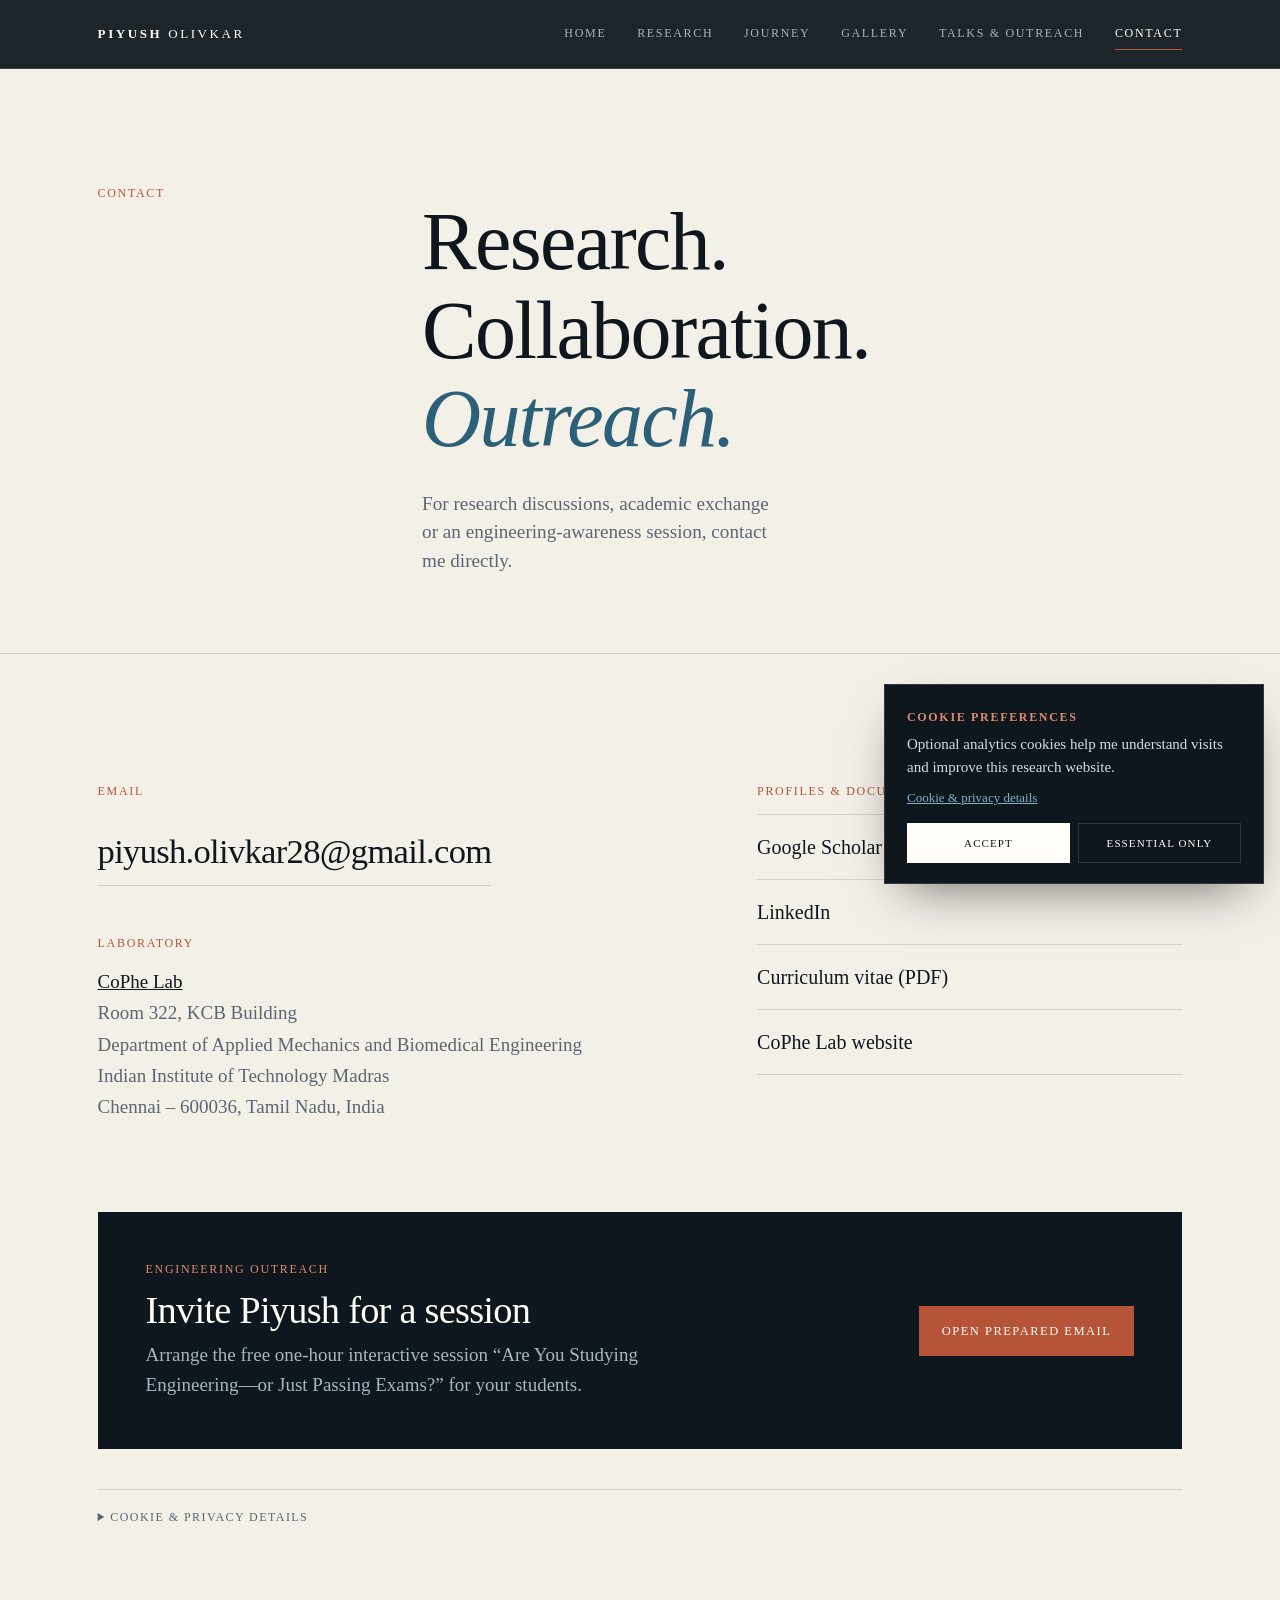
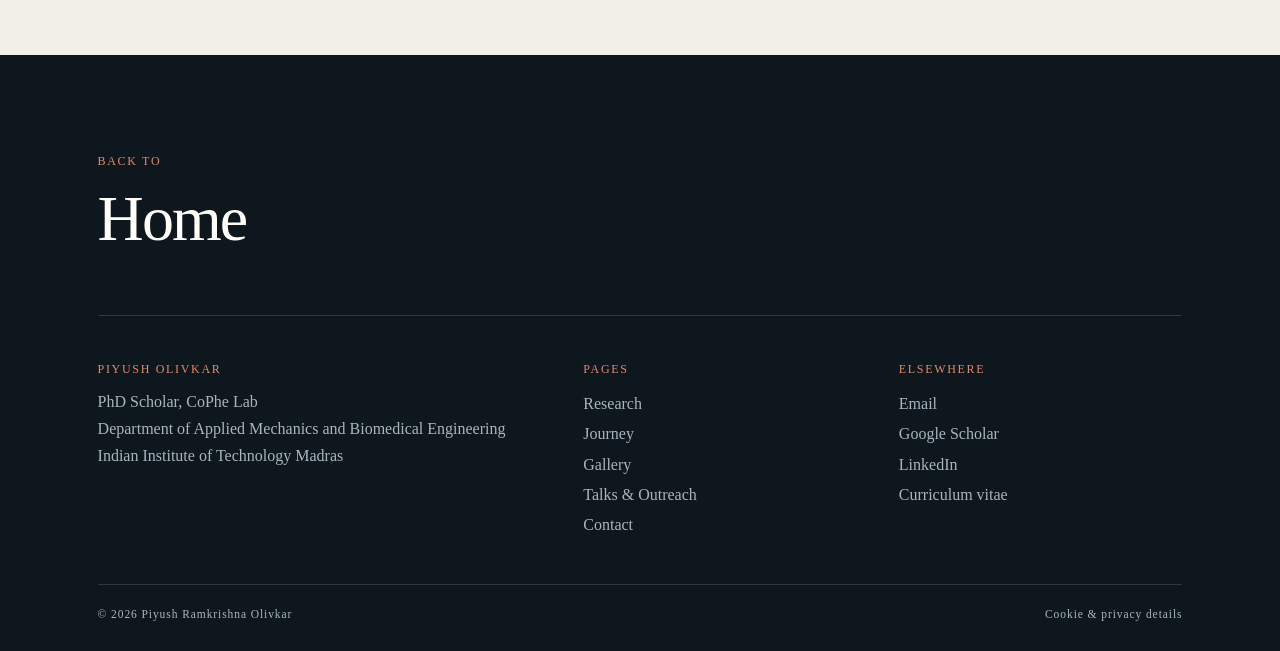
==== commit 5c56cb9f: "Deploy redesigned multi-page academic portfolio" ====
--- a/contact.html
+++ b/contact.html
@@ -3,9 +3,11 @@
 <head>
   <meta charset="utf-8">
   <meta name="viewport" content="width=device-width,initial-scale=1">
+  <title>Contact | Piyush Olivkar</title>
   <meta name="description" content="Contact Piyush Olivkar for research discussion, academic collaboration or engineering-awareness outreach sessions.">
   <meta name="robots" content="index,follow,max-image-preview:large">
   <meta name="author" content="Piyush Ramkrishna Olivkar">
+  <meta name="theme-color" content="#0f171e">
   <link rel="canonical" href="https://piyusholivkar28-lgtm.github.io/contact.html">
   <meta property="og:type" content="website">
   <meta property="og:title" content="Contact | Piyush Olivkar">
@@ -13,27 +15,65 @@
   <meta property="og:url" content="https://piyusholivkar28-lgtm.github.io/contact.html">
   <meta property="og:image" content="https://piyusholivkar28-lgtm.github.io/assets/piyush-olivkar.jpg">
   <meta name="twitter:card" content="summary_large_image">
-  <title>Contact | Piyush Olivkar</title>
-  <link rel="stylesheet" href="/style.css?v=20261107-pages">
-  <link rel="stylesheet" href="/multipage.css?v=20261107-pages">
+  <link rel="icon" href="data:image/svg+xml,%3Csvg xmlns='http://www.w3.org/2000/svg' viewBox='0 0 64 64'%3E%3Crect width='64' height='64' fill='%230f171e'/%3E%3Ctext x='32' y='44' font-family='Georgia,serif' font-size='34' fill='%23fffdf8' text-anchor='middle'%3EPO%3C/text%3E%3Ccircle cx='52' cy='14' r='5' fill='%23b65437'/%3E%3C/svg%3E">
+  <link rel="preload" href="/assets/fonts/newsreader-latin-opsz-normal.woff2" as="font" type="font/woff2" crossorigin>
+  <link rel="stylesheet" href="/site.css?v=20261109-tnr">
 </head>
-<body class="multiPage page-contact" data-page="contact">
-  <header class="topbar"><a class="wordmark" href="/"><strong>PIYUSH</strong> OLIVKAR</a><button class="menuButton" aria-expanded="false">MENU <span>+</span></button><nav class="nav"><a href="/">Home</a><a href="/research.html">Research</a><a href="/journey.html">Journey</a><a href="/gallery.html">Gallery</a><a href="/outreach.html">Talks & Outreach</a><a href="/contact.html" aria-current="page">Contact</a></nav></header>
-  <main>
-    <section class="pageIntro light"><p class="sectionCode">05 — CONTACT</p><div><span>START A CONVERSATION</span><h1>Research.<br>Collaboration.<br>Outreach.</h1><p>For research discussions, academic exchange or an engineering-awareness session, contact me directly.</p></div></section>
-<section class="contactPage" id="contact">
-  <div class="contactLead"><p>EMAIL</p><a href="mailto:piyush.olivkar28@gmail.com">piyush.olivkar28@gmail.com</a></div>
-  <div class="contactColumns">
-    <address><span>LABORATORY</span><strong><a href="https://www.dannyraj.com/" target="_blank" rel="noopener noreferrer">CoPhe Lab</a></strong><br>Room 322, KCB Building<br>Department of Applied Mechanics and Biomedical Engineering<br>Indian Institute of Technology Madras<br>Chennai – 600036, Tamil Nadu, India</address>
-    <div class="contactActions"><span>PROFILES &amp; DOCUMENTS</span><a href="https://scholar.google.com/citations?user=MVU_aZQAAAAJ&amp;hl=en" target="_blank" rel="noopener noreferrer">Google Scholar</a><a href="https://www.linkedin.com/in/piyush-olivkar-ba3a87138" target="_blank" rel="noopener noreferrer">LinkedIn</a><a href="/assets/Piyush_Olivkar_CV.pdf" target="_blank" rel="noopener">Download CV</a></div>
-  </div>
-  <div class="contactInvite"><div><p>ENGINEERING OUTREACH</p><h2>Invite Piyush for a session</h2><span>Arrange the free one-hour interactive session “Are You Studying Engineering—or Just Passing Exams?” for your students.</span></div><a class="initiativeInvite" href="mailto:piyush.olivkar28@gmail.com?subject=Interested%20in%20an%20Engineering%20Awareness%20Session&amp;body=Dear%20Mr.%20Olivkar%2C%0D%0A%0D%0AWe%20are%20interested%20in%20arranging%20the%20interactive%20session%20%22Are%20You%20Studying%20Engineering%E2%80%94or%20Just%20Passing%20Exams%3F%22%20for%20students%20at%20our%20institution.%20We%20would%20like%20to%20discuss%20the%20audience%2C%20preferred%20format%20and%20a%20suitable%20date.%0D%0A%0D%0AInstitution%3A%0D%0AContact%20person%3A%0D%0APhone%20number%3A%0D%0APreferred%20mode%20%28online%2Foffline%29%3A%0D%0APreferred%20date%3A%0D%0A%0D%0ARegards%2C">Open prepared email</a></div>
-  <details class="privacyNotice contactPrivacy" id="privacy"><summary>Cookie &amp; privacy details</summary><p>This website uses essential browser storage for your cookie preference. If you accept, Google Analytics cookies measure visits, approximate location, device type, referral source and interactions such as CV downloads, session invitations and video-opening attempts. Analytics is optional and is not used to identify visitors by name.</p><button class="privacyReset" type="button">Change cookie preference</button></details>
-</section>
+<body class="page-contact">
+  <a class="skip" href="#main">Skip to content</a>
+  <header class="topbar">
+    <div class="wrap">
+      <a class="wordmark" href="/"><b>Piyush</b> Olivkar</a>
+      <button class="menuButton" aria-expanded="false" aria-controls="site-nav">Menu</button>
+      <nav class="nav" id="site-nav" aria-label="Main"><a href="/">Home</a><a href="/research.html">Research</a><a href="/journey.html">Journey</a><a href="/gallery.html">Gallery</a><a href="/outreach.html">Talks &amp; Outreach</a><a href="/contact.html" aria-current="page">Contact</a></nav>
+    </div>
+  </header>
+  <main id="main">
+    <section class="intro">
+      <div class="wrap">
+        <p class="label">Contact</p>
+        <div><h1>Research.<br>Collaboration.<br><em>Outreach.</em></h1><p class="lede">For research discussions, academic exchange or an engineering-awareness session, contact me directly.</p></div>
+      </div>
+    </section>
+    <section class="section" id="contact">
+      <div class="wrap">
+        <div class="contactGrid">
+          <div>
+            <p class="label">Email</p>
+            <a class="email" href="mailto:piyush.olivkar28@gmail.com" style="margin-top:12px">piyush.olivkar28@gmail.com</a>
+            <p class="label" style="margin-top:48px">Laboratory</p>
+            <address><strong><a href="https://www.dannyraj.com/" target="_blank" rel="noopener noreferrer">CoPhe Lab</a></strong><br>Room 322, KCB Building<br>Department of Applied Mechanics and Biomedical Engineering<br>Indian Institute of Technology Madras<br>Chennai – 600036, Tamil Nadu, India</address>
+          </div>
+          <div>
+            <p class="label">Profiles &amp; documents</p>
+            <ul class="profiles"><li><a href="https://scholar.google.com/citations?user=MVU_aZQAAAAJ&amp;hl=en" target="_blank" rel="noopener noreferrer">Google Scholar</a></li><li><a href="https://www.linkedin.com/in/piyush-olivkar-ba3a87138" target="_blank" rel="noopener noreferrer">LinkedIn</a></li><li><a href="/assets/Piyush_Olivkar_CV.pdf" target="_blank" rel="noopener">Curriculum vitae (PDF)</a></li><li><a href="https://www.dannyraj.com/" target="_blank" rel="noopener noreferrer">CoPhe Lab website</a></li></ul>
+          </div>
+        </div>
+        <div class="invite reveal">
+          <div><p class="label on-dark">Engineering outreach</p><h2>Invite Piyush for a session</h2><p>Arrange the free one-hour interactive session “Are You Studying Engineering—or Just Passing Exams?” for your students.</p></div>
+          <a class="btn solid initiativeInvite" href="mailto:piyush.olivkar28@gmail.com?subject=Interested%20in%20an%20Engineering%20Awareness%20Session&amp;body=Dear%20Mr.%20Olivkar%2C%0D%0A%0D%0AWe%20are%20interested%20in%20arranging%20the%20interactive%20session%20%22Are%20You%20Studying%20Engineering%E2%80%94or%20Just%20Passing%20Exams%3F%22%20for%20students%20at%20our%20institution.%20We%20would%20like%20to%20discuss%20the%20audience%2C%20preferred%20format%20and%20a%20suitable%20date.%0D%0A%0D%0AInstitution%3A%0D%0AContact%20person%3A%0D%0APhone%20number%3A%0D%0APreferred%20mode%20%28online%2Foffline%29%3A%0D%0APreferred%20date%3A%0D%0A%0D%0ARegards%2C">Open prepared email</a>
+        </div>
+        <details class="privacy" id="privacy"><summary>Cookie &amp; privacy details</summary><p>This website uses essential browser storage for your cookie preference. If you accept, Google Analytics cookies measure visits, approximate location, device type, referral source and interactions such as CV downloads, session invitations and video-opening attempts. Analytics is optional and is not used to identify visitors by name.</p><button class="privacyReset" type="button">Change cookie preference</button></details>
+      </div>
+    </section>
   </main>
-  <footer class="pageEnd"><div><p>CONTINUE EXPLORING</p><a href="/">Return to the portfolio home</a></div><a class="pageEndHome" href="/">Return to home</a></footer>
-  <aside class="analyticsConsent" role="dialog" aria-label="Cookie preferences" hidden><div><strong>COOKIE PREFERENCES</strong><p>We use optional analytics cookies to understand visits and improve this research website.</p><a href="/contact.html#privacy">Cookie &amp; privacy details</a></div><div class="analyticsConsentActions"><button type="button" data-consent="granted">Accept analytics cookies</button><button type="button" data-consent="denied">Essential only</button></div></aside>
-  <script src="/script.js?v=20261107-pages"></script>
+  <footer class="footer">
+    <div class="wrap">
+      <a class="next" href="/"><span><span class="label on-dark">Back to</span><span class="big">Home</span></span></a>
+      <div class="footGrid">
+        <div><p class="label on-dark">Piyush Olivkar</p><p>PhD Scholar, CoPhe Lab<br>Department of Applied Mechanics and Biomedical Engineering<br>Indian Institute of Technology Madras</p></div>
+        <div><p class="label on-dark">Pages</p><ul><li><a href="/research.html">Research</a></li><li><a href="/journey.html">Journey</a></li><li><a href="/gallery.html">Gallery</a></li><li><a href="/outreach.html">Talks &amp; Outreach</a></li><li><a href="/contact.html">Contact</a></li></ul></div>
+        <div><p class="label on-dark">Elsewhere</p><ul><li><a href="mailto:piyush.olivkar28@gmail.com">Email</a></li><li><a href="https://scholar.google.com/citations?user=MVU_aZQAAAAJ&amp;hl=en" target="_blank" rel="noopener noreferrer">Google Scholar</a></li><li><a href="https://www.linkedin.com/in/piyush-olivkar-ba3a87138" target="_blank" rel="noopener noreferrer">LinkedIn</a></li><li><a href="/assets/Piyush_Olivkar_CV.pdf" target="_blank" rel="noopener">Curriculum vitae</a></li></ul></div>
+      </div>
+      <div class="footBase"><span>© 2026 Piyush Ramkrishna Olivkar</span><a href="/contact.html#privacy">Cookie &amp; privacy details</a></div>
+    </div>
+  </footer>
+  <aside class="analyticsConsent" role="dialog" aria-label="Cookie preferences" hidden>
+    <strong class="label on-dark">Cookie preferences</strong>
+    <p>Optional analytics cookies help me understand visits and improve this research website.</p>
+    <a href="/contact.html#privacy">Cookie &amp; privacy details</a>
+    <div class="analyticsConsentActions"><button type="button" data-consent="granted">Accept</button><button type="button" data-consent="denied">Essential only</button></div>
+  </aside>
+  <script src="/script.js?v=20261109"></script>
 </body>
 </html>
-
--- a/site.css
+++ b/site.css
@@ -0,0 +1,379 @@
+/* ==========================================================================
+   Piyush Olivkar — academic site
+   One stylesheet for every page. Edit the tokens in :root to retheme.
+   ========================================================================== */
+
+:root{
+  --ink:#0f171e;
+  --ink-2:#18232c;
+  --paper:#f3f0e8;
+  --paper-2:#e9e4d8;
+  --white:#fffdf8;
+  --blue:#2c5f78;
+  --cyan:#7fb3c6;
+  --rust:#b65437;
+  --muted:#5b6670;
+  --muted-on-dark:#a9b5bd;
+  --line:rgba(15,23,30,.14);
+  --line-dark:rgba(255,253,248,.14);
+
+  --serif:"Times New Roman",Times,serif;
+  --mono:"Times New Roman",Times,serif;
+
+  --max:1200px;
+  --gutter:clamp(20px,4.5vw,64px);
+  --section:clamp(72px,10vw,140px);
+  --radius:0;
+}
+
+/* ---------- Base ---------- */
+*,*::before,*::after{box-sizing:border-box}
+html{scroll-behavior:smooth;-webkit-text-size-adjust:100%}
+body{margin:0;background:var(--paper);color:var(--ink);font-family:var(--serif);font-size:clamp(17px,1.05vw + 10px,19px);line-height:1.6;font-optical-sizing:auto;-webkit-font-smoothing:antialiased;text-rendering:optimizeLegibility}
+img{display:block;max-width:100%;height:auto}
+a{color:inherit}
+button{font:inherit;cursor:pointer}
+h1,h2,h3,h4{font-weight:400;line-height:1.08;letter-spacing:-.02em;margin:0;text-wrap:balance}
+p{margin:0 0 1em;text-wrap:pretty}
+p:last-child{margin-bottom:0}
+em{font-style:italic}
+::selection{background:var(--rust);color:var(--white)}
+:focus-visible{outline:2px solid var(--rust);outline-offset:3px}
+.skip{position:absolute;left:-999px;top:8px;z-index:100;background:var(--white);color:var(--ink);padding:10px 14px;font-family:var(--mono);font-size:13px}
+.skip:focus{left:8px}
+
+.wrap{max-width:var(--max);margin:0 auto;padding:0 var(--gutter)}
+
+/* Small uppercase labels */
+.label,.kicker{font-family:var(--mono);font-size:12px;letter-spacing:.14em;text-transform:uppercase;line-height:1.5}
+.label{color:var(--rust)}
+.dark .label,.label.on-dark{color:#e08a6c}
+.muted{color:var(--muted)}
+
+/* Text link with underline */
+.link{font-family:var(--mono);font-size:12.5px;letter-spacing:.12em;text-transform:uppercase;text-decoration:none;display:inline-flex;align-items:center;gap:.6em;padding:4px 0;border-bottom:1px solid currentColor;transition:color .2s,gap .2s}
+.link::after{content:none}
+.link:hover{color:var(--rust);gap:.9em}
+.link.ext::after{content:none}
+
+/* Buttons */
+.btn{display:inline-flex;align-items:center;gap:.6em;font-family:var(--mono);font-size:12.5px;letter-spacing:.12em;text-transform:uppercase;text-decoration:none;padding:14px 22px;border:1px solid currentColor;border-radius:var(--radius);transition:background .2s,color .2s,border-color .2s}
+.btn.solid{background:var(--rust);border-color:var(--rust);color:var(--white)}
+.btn.solid:hover{background:#9c4229;border-color:#9c4229}
+.btn.ghost:hover{background:var(--white);color:var(--ink);border-color:var(--white)}
+.light .btn.ghost:hover,.btn.ghost.on-light:hover{background:var(--ink);color:var(--paper);border-color:var(--ink)}
+
+/* ---------- Header ---------- */
+.topbar{position:sticky;top:0;z-index:30;background:rgba(15,23,30,.94);backdrop-filter:saturate(1.2) blur(12px);-webkit-backdrop-filter:saturate(1.2) blur(12px);color:var(--white);border-bottom:1px solid var(--line-dark)}
+.topbar .wrap{display:flex;align-items:center;justify-content:space-between;height:68px}
+.wordmark{font-family:var(--mono);font-size:13px;letter-spacing:.2em;text-transform:uppercase;text-decoration:none;white-space:nowrap}
+.wordmark b{font-weight:600}
+.nav{display:flex;gap:clamp(18px,2.4vw,34px)}
+.nav a{font-family:var(--mono);font-size:12px;letter-spacing:.14em;text-transform:uppercase;text-decoration:none;color:var(--muted-on-dark);padding:6px 0;border-bottom:1px solid transparent;transition:color .2s,border-color .2s}
+.nav a:hover{color:var(--white)}
+.nav a[aria-current="page"]{color:var(--white);border-bottom-color:var(--rust)}
+.menuButton{display:none;background:none;border:1px solid var(--line-dark);color:var(--white);font-family:var(--mono);font-size:12px;letter-spacing:.14em;padding:8px 12px;border-radius:var(--radius)}
+
+/* ---------- Page intro (inner pages) ---------- */
+.intro{padding:clamp(64px,9vw,128px) 0 clamp(48px,6vw,88px);border-bottom:1px solid var(--line)}
+.intro.dark{background:var(--ink);color:var(--white);border-bottom:0}
+.intro .wrap{display:grid;grid-template-columns:minmax(0,1fr) minmax(0,2.6fr);gap:32px}
+.intro h1{font-size:clamp(44px,6.4vw,92px);margin:14px 0 26px}
+.intro .lede{font-size:clamp(19px,1.5vw,23px);line-height:1.5;color:var(--muted);max-width:40ch}
+.intro.dark .lede{color:var(--muted-on-dark)}
+.intro h1 em{color:var(--blue)}
+.intro.dark h1 em{color:var(--cyan)}
+
+/* ---------- Generic section ---------- */
+.section{padding:var(--section) 0}
+.section.dark{background:var(--ink);color:var(--white)}
+.section.tint{background:var(--paper-2)}
+.sectionHead{display:grid;grid-template-columns:minmax(0,1fr) minmax(0,2.6fr);gap:32px;margin-bottom:clamp(40px,5vw,72px)}
+.sectionHead h2{font-size:clamp(34px,4.2vw,58px)}
+.sectionHead p{margin-top:18px;color:var(--muted);max-width:52ch}
+.dark .sectionHead p{color:var(--muted-on-dark)}
+
+/* ---------- Home hero ---------- */
+.hero{position:relative;background:var(--ink);color:var(--white);overflow:hidden;min-height:min(88svh,860px);display:flex;align-items:center}
+.heroPortrait{position:absolute;inset:0 0 0 44%}
+.heroPortrait img{width:100%;height:100%;object-fit:cover;object-position:center 18%;filter:grayscale(100%) contrast(1.06) brightness(.92)}
+.heroPortrait::after{content:"";position:absolute;inset:0;background:linear-gradient(90deg,var(--ink) 0%,rgba(15,23,30,.55) 22%,rgba(15,23,30,0) 55%),linear-gradient(0deg,rgba(15,23,30,.6),rgba(15,23,30,0) 40%)}
+.orbit{position:absolute;border:1px solid rgba(255,253,248,.22);border-radius:50%;pointer-events:none}
+.orbit.one{width:440px;height:440px;right:-120px;top:10%;animation:spin 40s linear infinite}
+.orbit.one::before{content:"";position:absolute;width:10px;height:10px;border-radius:50%;background:var(--rust);top:50%;left:-5px}
+.orbit.two{width:640px;height:190px;right:-80px;bottom:16%;transform:rotate(-16deg)}
+@keyframes spin{to{transform:rotate(360deg)}}
+.hero .wrap{position:relative;z-index:2;width:100%;padding-top:72px;padding-bottom:72px}
+.heroText{max-width:620px}
+.hero .kicker{color:var(--muted-on-dark)}
+.hero h1{font-size:clamp(52px,8.4vw,124px);line-height:.92;letter-spacing:-.035em;margin:22px 0 28px}
+.hero h1 em{display:block;color:var(--cyan);font-size:.62em;letter-spacing:-.02em;margin-bottom:.08em}
+.hero .lede{font-size:clamp(19px,1.5vw,22px);line-height:1.5;color:#d6dde1;max-width:34ch;margin-bottom:34px}
+.heroActions{display:flex;flex-wrap:wrap;gap:12px}
+.equations{position:absolute;z-index:2;right:var(--gutter);bottom:28px;display:flex;gap:28px;font-family:var(--mono);font-size:12px;color:rgba(255,253,248,.55);letter-spacing:.04em}
+
+/* ---------- Home: position statement ---------- */
+.statement h2{font-size:clamp(32px,4.4vw,62px);line-height:1.1;max-width:22ch}
+.statement h2 em{color:var(--blue)}
+.statementCols{display:grid;grid-template-columns:repeat(2,minmax(0,1fr));gap:clamp(24px,4vw,64px);margin-top:clamp(36px,4vw,56px);padding-top:28px;border-top:1px solid var(--line);max-width:860px;margin-left:auto}
+.statementCols p{color:var(--muted)}
+
+/* ---------- Home: research at a glance ---------- */
+.topicList{list-style:none;margin:0;padding:0;border-top:1px solid var(--line-dark)}
+.topicList li{border-bottom:1px solid var(--line-dark)}
+.topicList a{display:grid;grid-template-columns:56px minmax(0,1fr) minmax(0,1.3fr);gap:24px;align-items:baseline;padding:26px 0;text-decoration:none;transition:padding .25s,color .25s}
+.topicList a:hover{padding-left:12px;color:var(--cyan)}
+.topicList .n{font-family:var(--mono);font-size:12px;color:#e08a6c}
+.topicList h3{font-size:clamp(22px,2vw,28px)}
+.topicList span.d{color:var(--muted-on-dark);font-size:16px;line-height:1.5}
+.topicList .arrow{display:none}
+
+/* ---------- Home: highlights ---------- */
+.highlights{display:grid;grid-template-columns:repeat(3,minmax(0,1fr));gap:20px}
+.highlight{background:var(--white);border:1px solid var(--line);display:flex;flex-direction:column;text-decoration:none;transition:transform .25s,box-shadow .25s}
+.highlight:hover{transform:translateY(-4px);box-shadow:0 18px 40px -24px rgba(15,23,30,.45)}
+.highlight figure{margin:0;aspect-ratio:4/3;overflow:hidden;background:var(--paper-2)}
+.highlight figure img{width:100%;height:100%;object-fit:cover}
+.highlight .body{padding:22px 24px 26px;display:flex;flex-direction:column;gap:10px;flex:1}
+.highlight h3{font-size:24px}
+.highlight p{color:var(--muted);font-size:16px;line-height:1.5}
+.highlight .more{margin-top:auto;font-family:var(--mono);font-size:12px;letter-spacing:.12em;text-transform:uppercase;color:var(--blue)}
+
+/* ---------- Explore cards ---------- */
+.explore{display:grid;grid-template-columns:repeat(4,minmax(0,1fr));border-top:1px solid var(--line);border-left:1px solid var(--line)}
+.explore a{border-right:1px solid var(--line);border-bottom:1px solid var(--line);padding:28px 26px 30px;text-decoration:none;display:flex;flex-direction:column;gap:12px;min-height:250px;transition:background .25s,color .25s}
+.explore a:hover{background:var(--ink);color:var(--white)}
+.explore a:hover p{color:var(--muted-on-dark)}
+.explore .n{font-family:var(--mono);font-size:12px;color:var(--rust)}
+.explore h3{font-size:26px;margin-top:auto}
+.explore p{font-size:16px;line-height:1.5;color:var(--muted);margin:0}
+
+/* ---------- Research projects ---------- */
+.projects{list-style:none;margin:0;padding:0}
+.project{display:grid;grid-template-columns:64px minmax(0,1.15fr) minmax(0,1fr);gap:clamp(20px,3vw,48px);align-items:center;padding:clamp(36px,4vw,56px) 0;border-top:1px solid var(--line)}
+.project:last-child{border-bottom:1px solid var(--line)}
+.project .n{font-family:var(--mono);font-size:13px;color:var(--rust);align-self:start;padding-top:6px}
+.project h2{font-size:clamp(28px,2.8vw,40px);margin:10px 0 16px}
+.project p{color:var(--muted)}
+.project .eq{display:inline-block;margin-top:8px;font-family:var(--mono);font-size:13.5px;color:var(--blue);background:var(--white);border:1px solid var(--line);padding:8px 12px;border-radius:var(--radius)}
+.project figure{margin:0;background:var(--white);border:1px solid var(--line);aspect-ratio:520/300;overflow:hidden}
+.project svg{width:100%;height:100%;display:block}
+.project svg rect.bg{fill:var(--white)}
+.beatTail{animation:beat 3s ease-in-out infinite alternate}
+@keyframes beat{to{transform:translateY(6px)}}
+
+.horizon{position:relative;overflow:hidden}
+.horizon h2{font-size:clamp(38px,5.6vw,80px);max-width:16ch;line-height:1.02}
+.horizon p:not(.label){color:var(--muted-on-dark);max-width:44ch;margin-top:28px;font-size:20px}
+.horizon .planet{position:absolute;right:-180px;top:50%;width:620px;height:620px;transform:translateY(-50%);border-radius:50%;border:1px solid var(--line-dark);pointer-events:none}
+.horizon .planet::before{content:"";position:absolute;inset:90px;border-radius:50%;border:1px solid var(--line-dark)}
+.horizon .planet::after{content:"";position:absolute;width:12px;height:12px;border-radius:50%;background:var(--rust);top:60px;left:120px}
+.horizon .wrap{position:relative}
+.horizon .actions{margin-top:36px;display:flex;flex-wrap:wrap;gap:12px}
+
+/* ---------- Journey timeline ---------- */
+.timeline{list-style:none;margin:0;padding:0;position:relative}
+.timeline::before{content:"";position:absolute;left:calc(160px + 23px);top:8px;bottom:8px;width:1px;background:var(--line)}
+.stop{display:grid;grid-template-columns:160px 48px minmax(0,1fr);gap:0 0;padding:0 0 clamp(48px,6vw,80px)}
+.stop:last-child{padding-bottom:0}
+.stop .when{font-family:var(--mono);font-size:12.5px;letter-spacing:.12em;color:var(--muted);padding-top:12px}
+.stop .dot{width:47px;height:47px;border-radius:50%;background:var(--paper);border:1px solid var(--ink);display:grid;place-items:center;font-family:var(--mono);font-size:13px;position:relative;z-index:1}
+.stop:last-child .dot{background:var(--ink);color:var(--white)}
+.stop .body{padding-left:clamp(20px,3vw,40px);max-width:640px}
+.stop h2{font-size:clamp(32px,3.6vw,50px);margin:8px 0 6px}
+.stop .role{font-style:italic;color:var(--blue);font-size:20px;margin-bottom:14px}
+.stop .body > p:not(.label):not(.role){color:var(--muted)}
+.stop .link{margin-top:10px}
+
+/* ---------- Gallery / milestones ---------- */
+.feature{display:grid;grid-template-columns:minmax(0,1fr) minmax(0,1.2fr);gap:clamp(28px,5vw,80px);align-items:center;padding:clamp(48px,6vw,88px) 0;border-top:1px solid var(--line)}
+.feature:first-child{border-top:0;padding-top:0}
+.feature.flip > :first-child{order:2}
+.feature h2{font-size:clamp(32px,3.6vw,50px);margin:12px 0 10px}
+.feature .sub{font-style:italic;color:var(--blue);font-size:20px;line-height:1.4;margin-bottom:18px}
+.feature .copy > p:not(.label):not(.sub){color:var(--muted)}
+.feature .copy .link{margin-top:14px}
+.feature blockquote{margin:6px 0 22px;padding-left:22px;border-left:2px solid var(--rust);font-size:clamp(21px,1.8vw,26px);line-height:1.35;font-style:italic}
+
+.shot{margin:0}
+.shot a{display:block;overflow:hidden;background:var(--paper-2);border:1px solid var(--line)}
+.shot img{width:100%;transition:transform .5s}
+.shot a:hover img{transform:scale(1.025)}
+.shot figcaption,.cap{font-family:var(--mono);font-size:11.5px;letter-spacing:.06em;color:var(--muted);margin-top:10px;line-height:1.5}
+.shot.tall img{aspect-ratio:4/5;object-fit:cover;object-position:center 20%}
+
+.trio{display:grid;grid-template-columns:repeat(3,minmax(0,1fr));gap:12px}
+.trio img{aspect-ratio:1/1;object-fit:cover}
+.duo{display:grid;grid-template-columns:repeat(2,minmax(0,1fr));gap:14px}
+.duo img{aspect-ratio:1/1;object-fit:cover;object-position:top}
+
+/* ---------- Outreach ---------- */
+.initiative{display:grid;grid-template-columns:minmax(0,1.3fr) minmax(0,1fr);gap:clamp(32px,5vw,80px)}
+.initiative h2{font-size:clamp(34px,4vw,56px);margin:14px 0 10px}
+.initiative .sub{font-style:italic;color:var(--cyan);font-size:21px;margin-bottom:22px}
+.initiative .copy > p:not(.label):not(.sub){color:var(--muted-on-dark)}
+.initiative .mission{color:var(--white)!important;font-size:21px;line-height:1.45;border-left:2px solid var(--rust);padding-left:20px;margin:26px 0}
+.initiative .actions{margin-top:30px}
+.questions{background:var(--ink-2);border:1px solid var(--line-dark);padding:clamp(24px,3vw,36px)}
+.questions ol{margin:16px 0 0;padding:0;list-style:none;counter-reset:q}
+.questions li{counter-increment:q;display:grid;grid-template-columns:34px 1fr;padding:14px 0;border-top:1px solid var(--line-dark);font-size:17px;line-height:1.45}
+.questions li::before{content:counter(q,decimal-leading-zero);font-family:var(--mono);font-size:12px;color:#e08a6c;padding-top:4px}
+.format{display:grid;grid-template-columns:repeat(5,minmax(0,1fr));margin:clamp(48px,6vw,80px) 0 0;border-top:1px solid var(--line-dark)}
+.format div{padding:20px 20px 0 0}
+.format dt{font-family:var(--mono);font-size:11.5px;letter-spacing:.14em;text-transform:uppercase;color:var(--muted-on-dark);margin-bottom:6px}
+.format dd{margin:0;font-size:18px}
+
+.programme{display:grid;grid-template-columns:minmax(0,1fr) minmax(0,1.6fr);gap:clamp(32px,5vw,80px);align-items:start}
+.stats{display:grid;grid-template-columns:repeat(3,minmax(0,1fr));gap:1px;background:var(--line);border:1px solid var(--line)}
+.stats div{background:var(--paper);padding:22px 20px}
+.stats strong{display:block;font-size:clamp(44px,4.5vw,64px);font-weight:400;line-height:1;color:var(--rust)}
+.stats span{display:block;font-family:var(--mono);font-size:11.5px;letter-spacing:.1em;text-transform:uppercase;color:var(--muted);margin-top:10px;line-height:1.4}
+.route{list-style:none;margin:0;padding:0;counter-reset:r}
+.route li{counter-increment:r;display:grid;grid-template-columns:48px minmax(0,180px) minmax(0,1fr);gap:16px;padding:18px 0;border-top:1px solid var(--line);align-items:baseline}
+.route li:last-child{border-bottom:1px solid var(--line)}
+.route li::before{content:counter(r,decimal-leading-zero);font-family:var(--mono);font-size:12px;color:var(--rust)}
+.route strong{font-weight:500;font-size:20px}
+.route span{color:var(--muted);font-size:16.5px}
+.mapline{display:flex;align-items:center;gap:14px;font-family:var(--mono);font-size:12px;letter-spacing:.14em;margin-bottom:24px}
+.mapline i{flex:1;height:1px;background:linear-gradient(90deg,var(--rust),var(--blue))}
+.programme .note{color:var(--muted);margin-top:22px}
+
+.talks{list-style:none;margin:0;padding:0}
+.talk{padding:clamp(40px,5vw,72px) 0;border-top:1px solid var(--line)}
+.talk:last-child{border-bottom:1px solid var(--line)}
+.talkHead{display:grid;grid-template-columns:minmax(0,1fr) minmax(0,2.2fr);gap:32px;margin-bottom:28px}
+.talkMeta{font-family:var(--mono);font-size:12px;letter-spacing:.12em;line-height:1.7}
+.talkMeta .n{color:var(--rust);font-size:13px;display:block;margin-bottom:4px}
+.talkMeta time{display:block;color:var(--ink)}
+.talkMeta .where{display:block;color:var(--muted)}
+.talk h3{font-size:clamp(28px,3vw,42px);margin-bottom:10px}
+.talk .sub{font-style:italic;color:var(--blue);font-size:20px;margin-bottom:12px}
+.talk .body > p:not(.sub){color:var(--muted);max-width:62ch}
+.talk .body .link{margin-top:12px}
+.strip{display:grid;grid-template-columns:repeat(5,minmax(0,1fr));gap:10px}
+.strip a{display:block;overflow:hidden;background:var(--paper-2);border:1px solid var(--line)}
+.strip img{width:100%;aspect-ratio:4/3;object-fit:cover;transition:transform .5s}
+.strip a:hover img{transform:scale(1.04)}
+.posterRow{display:grid;grid-template-columns:minmax(0,1fr) minmax(0,2.2fr);gap:32px}
+.poster{max-width:340px}
+.poster img{aspect-ratio:auto}
+.recording{display:flex;align-items:center;justify-content:space-between;gap:20px;flex-wrap:wrap;background:var(--ink);color:var(--white);padding:22px 26px;margin-top:28px}
+.recording p{margin:0}
+.recording h4{font-size:22px;margin-top:4px}
+
+/* ---------- Contact ---------- */
+.contactGrid{display:grid;grid-template-columns:minmax(0,1.4fr) minmax(0,1fr);gap:clamp(32px,5vw,80px)}
+.email{font-size:clamp(22px,2.7vw,40px);letter-spacing:-.02em;text-decoration:none;border-bottom:1px solid var(--line);padding-bottom:6px;display:inline-block;overflow-wrap:anywhere;transition:color .2s,border-color .2s}
+.email:hover{color:var(--rust);border-color:var(--rust)}
+address{font-style:normal;line-height:1.65;color:var(--muted);margin-top:14px}
+address strong{color:var(--ink);font-weight:500}
+.profiles{list-style:none;margin:14px 0 0;padding:0;border-top:1px solid var(--line)}
+.profiles li{border-bottom:1px solid var(--line)}
+.profiles a{display:flex;justify-content:space-between;align-items:center;padding:16px 0;text-decoration:none;font-size:20px;transition:color .2s,padding .2s}
+.profiles a::after{content:none}
+.profiles a:hover{color:var(--rust);padding-left:8px}
+.invite{margin-top:clamp(56px,7vw,96px);display:flex;justify-content:space-between;align-items:center;gap:28px;flex-wrap:wrap;background:var(--ink);color:var(--white);padding:clamp(28px,4vw,48px)}
+.invite h2{font-size:clamp(28px,3vw,40px);margin:10px 0 8px}
+.invite p:not(.label){color:var(--muted-on-dark);max-width:52ch}
+.privacy{margin-top:40px;border-top:1px solid var(--line);padding-top:18px}
+.privacy summary{font-family:var(--mono);font-size:12px;letter-spacing:.12em;text-transform:uppercase;cursor:pointer;color:var(--muted)}
+.privacy p{margin-top:14px;color:var(--muted);font-size:16px;max-width:70ch}
+.privacy button{background:none;border:1px solid var(--line);padding:10px 16px;font-family:var(--mono);font-size:12px;letter-spacing:.1em;text-transform:uppercase}
+
+/* ---------- Footer ---------- */
+.footer{background:var(--ink);color:var(--white)}
+.next{display:flex;justify-content:space-between;align-items:end;gap:24px;flex-wrap:wrap;padding:clamp(56px,7vw,96px) 0 clamp(40px,5vw,64px);border-bottom:1px solid var(--line-dark);text-decoration:none}
+.next .big{font-size:clamp(34px,5vw,72px);letter-spacing:-.03em;line-height:1;display:block;margin-top:12px;transition:color .2s}
+.next:hover .big{color:var(--cyan)}
+.next .arrow{display:none}
+.footGrid{display:grid;grid-template-columns:minmax(0,1.6fr) repeat(2,minmax(0,1fr));gap:32px;padding:44px 0}
+.footGrid p,.footGrid a{color:var(--muted-on-dark);font-size:16px;line-height:1.7;text-decoration:none}
+.footGrid a:hover{color:var(--white)}
+.footGrid .label{margin-bottom:10px;font-size:12px;line-height:1.5;color:#e08a6c}
+.footGrid ul{list-style:none;margin:0;padding:0}
+.footBase{display:flex;justify-content:space-between;gap:16px;flex-wrap:wrap;padding:20px 0 28px;border-top:1px solid var(--line-dark);font-family:var(--mono);font-size:11.5px;letter-spacing:.08em;color:var(--muted-on-dark)}
+.footBase a{text-decoration:none}
+.footBase a:hover{color:var(--white)}
+
+/* ---------- Cookie notice ---------- */
+.analyticsConsent{position:fixed;right:16px;bottom:16px;z-index:40;width:min(380px,calc(100% - 32px));background:var(--ink);color:var(--white);border:1px solid var(--line-dark);padding:20px 22px;box-shadow:0 20px 50px -20px rgba(0,0,0,.6);font-size:15px;line-height:1.5}
+.analyticsConsent[hidden]{display:none}
+.analyticsConsent p{margin:6px 0 8px;color:#d6dde1}
+.analyticsConsent a{font-size:13px;color:var(--cyan)}
+.analyticsConsentActions{display:flex;gap:8px;margin-top:14px}
+.analyticsConsentActions button{flex:1;font-family:var(--mono);font-size:11px;letter-spacing:.1em;text-transform:uppercase;padding:11px 10px;border:1px solid var(--line-dark);background:none;color:var(--white);border-radius:var(--radius)}
+.analyticsConsentActions button[data-consent="granted"]{background:var(--white);color:var(--ink);border-color:var(--white)}
+
+/* ---------- Lightbox ---------- */
+.lightbox{border:0;padding:0;background:transparent;max-width:min(94vw,1200px);max-height:92vh}
+.lightbox::backdrop{background:rgba(10,15,20,.88)}
+.lightbox img{max-width:min(94vw,1200px);max-height:86vh;width:auto;margin:0 auto}
+.lightbox p{color:#d6dde1;font-family:var(--mono);font-size:12px;text-align:center;margin-top:10px}
+.lightbox button{position:fixed;top:16px;right:16px;background:var(--white);border:0;width:44px;height:44px;border-radius:50%;font-size:20px;line-height:1}
+
+/* ---------- Reveal on scroll ---------- */
+.js .reveal{opacity:0;transform:translateY(18px);transition:opacity .7s ease,transform .7s ease}
+.js .reveal.in{opacity:1;transform:none}
+
+/* ---------- Responsive ---------- */
+@media (max-width:1024px){
+  .explore{grid-template-columns:repeat(2,minmax(0,1fr))}
+  .format{grid-template-columns:repeat(3,minmax(0,1fr));row-gap:12px}
+  .programme{grid-template-columns:1fr}
+  .highlights{grid-template-columns:repeat(2,minmax(0,1fr))}
+}
+@media (max-width:860px){
+  .menuButton{display:inline-block}
+  .nav{position:absolute;top:68px;left:0;right:0;flex-direction:column;gap:0;background:var(--ink);border-bottom:1px solid var(--line-dark);padding:8px var(--gutter) 20px;display:none}
+  .nav.open{display:flex}
+  .nav a{padding:14px 0;border-bottom:1px solid var(--line-dark);font-size:13px}
+  .nav a[aria-current="page"]{border-bottom-color:var(--line-dark);color:#e08a6c}
+
+  .intro .wrap,.sectionHead,.talkHead,.posterRow{grid-template-columns:1fr;gap:12px}
+  .hero{min-height:auto;display:block}
+  .heroPortrait{position:relative;inset:auto;height:62svh;max-height:560px}
+  .heroPortrait::after{background:linear-gradient(0deg,var(--ink) 2%,rgba(15,23,30,0) 50%)}
+  .hero .wrap{padding-top:0;margin-top:-90px;padding-bottom:56px}
+  .orbit.two,.equations{display:none}
+  .orbit.one{width:300px;height:300px;right:-120px;top:4%}
+  .statementCols,.feature,.initiative,.contactGrid{grid-template-columns:1fr}
+  .feature.flip > :first-child{order:0}
+  .topicList a{grid-template-columns:40px minmax(0,1fr);gap:4px 14px}
+  .topicList span.d{grid-column:2;grid-row:2}
+  .project{grid-template-columns:1fr;gap:18px}
+  .project .n{padding:0}
+  .timeline::before{left:23px}
+  .stop{grid-template-columns:48px minmax(0,1fr)}
+  .stop .when{grid-column:2;grid-row:1;padding:14px 0 0 20px}
+  .stop .dot{grid-column:1;grid-row:1 / span 2}
+  .stop .body{grid-column:2;grid-row:2;padding-left:20px}
+  .strip{grid-template-columns:none;grid-auto-flow:column;grid-auto-columns:72%;overflow-x:auto;scroll-snap-type:x mandatory;margin-right:calc(var(--gutter) * -1);padding-right:var(--gutter);scrollbar-width:none}
+  .strip::-webkit-scrollbar{display:none}
+  .strip a{scroll-snap-align:start}
+  .footGrid{grid-template-columns:1fr 1fr}
+  .footGrid > :first-child{grid-column:1 / -1}
+  .horizon .planet{width:380px;height:380px;right:-200px}
+}
+@media (max-width:560px){
+  .explore,.highlights{grid-template-columns:1fr}
+  .explore a{min-height:0}
+  .explore h3{margin-top:12px}
+  .stats{grid-template-columns:1fr 1fr 1fr}
+  .stats div{padding:16px 12px}
+  .format{grid-template-columns:1fr 1fr}
+  .route li{grid-template-columns:36px 1fr;gap:4px 12px}
+  .route span{grid-column:2}
+  .trio{grid-template-columns:1fr 1fr}
+  .trio figure:last-child{grid-column:1 / -1}
+  .trio figure:last-child img{aspect-ratio:16/10}
+  .heroActions .btn{flex:1;justify-content:center}
+  .analyticsConsent{right:12px;left:12px;bottom:12px;width:auto}
+}
+@media (prefers-reduced-motion:reduce){
+  *,*::before,*::after{animation:none!important;transition:none!important;scroll-behavior:auto!important}
+  .js .reveal{opacity:1;transform:none}
+}
+@media print{
+  .topbar,.analyticsConsent,.footer .next{display:none}
+  body{background:#fff}
+}
